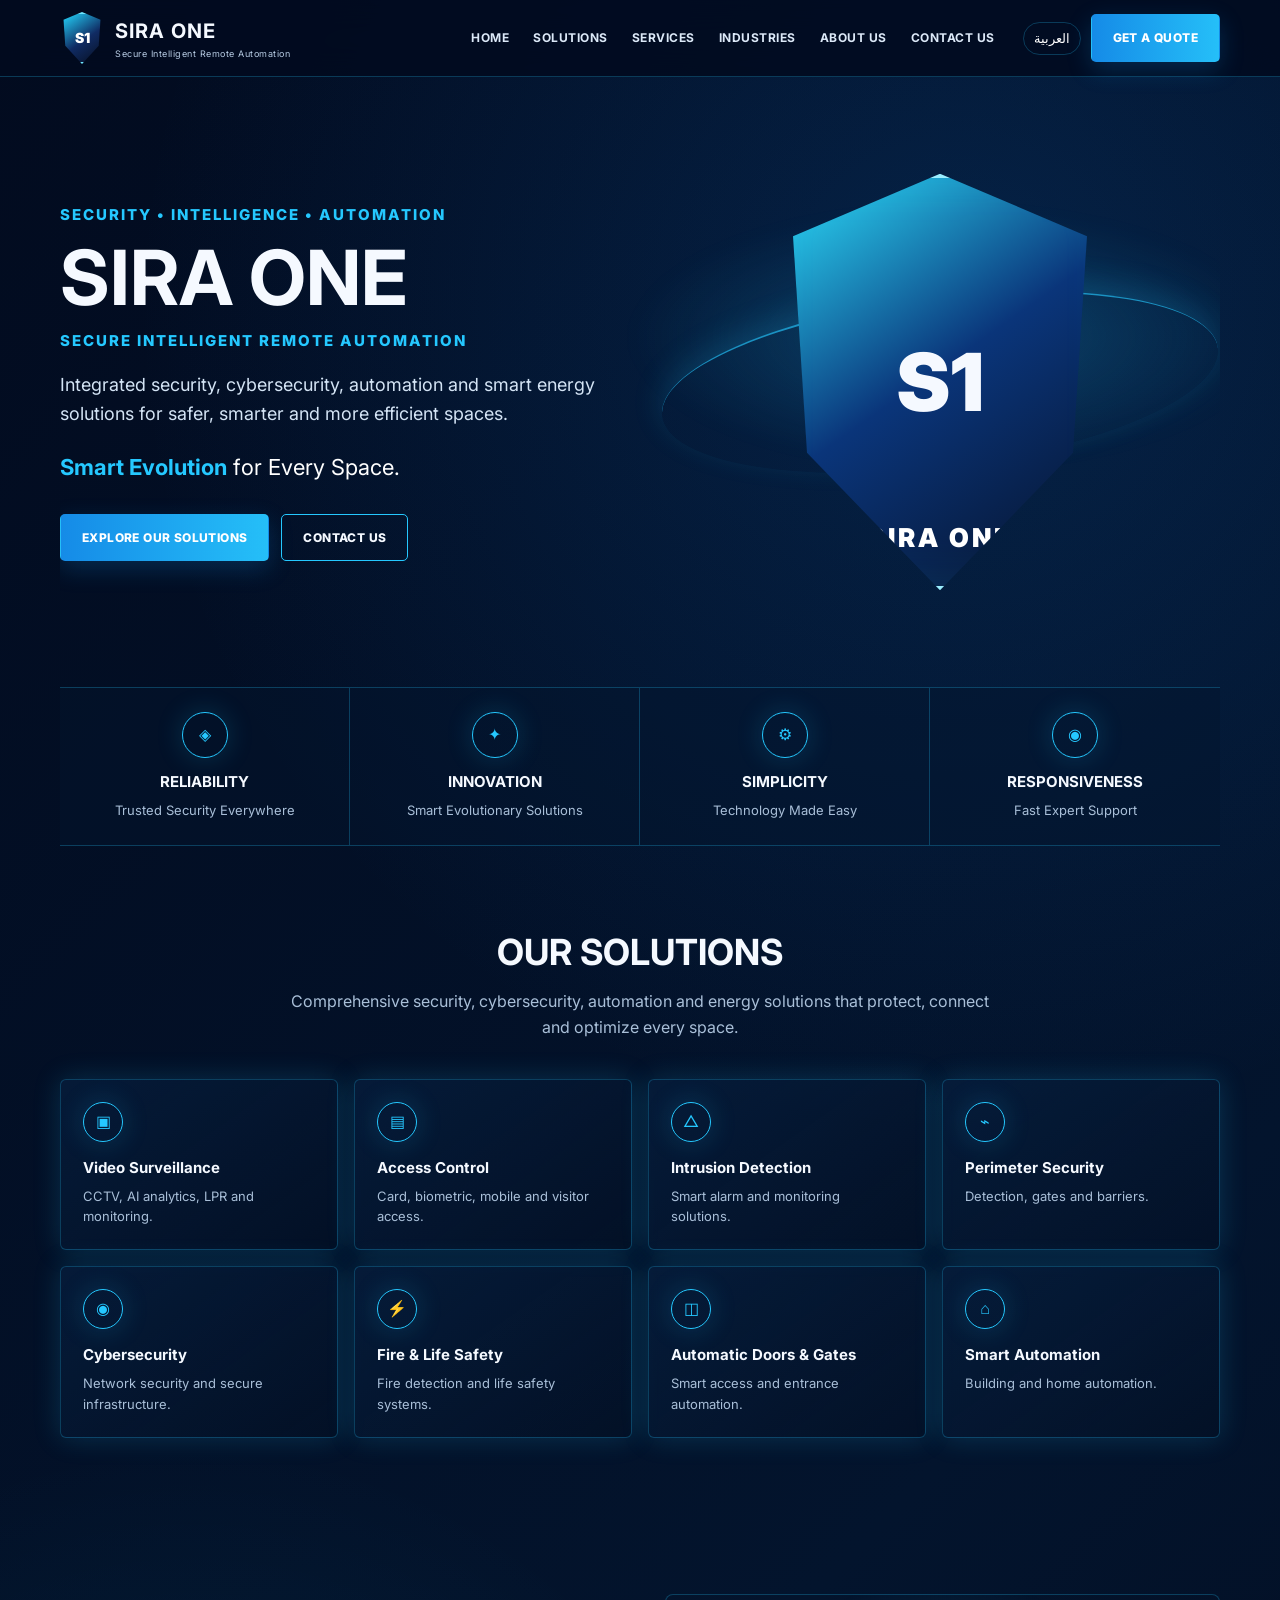
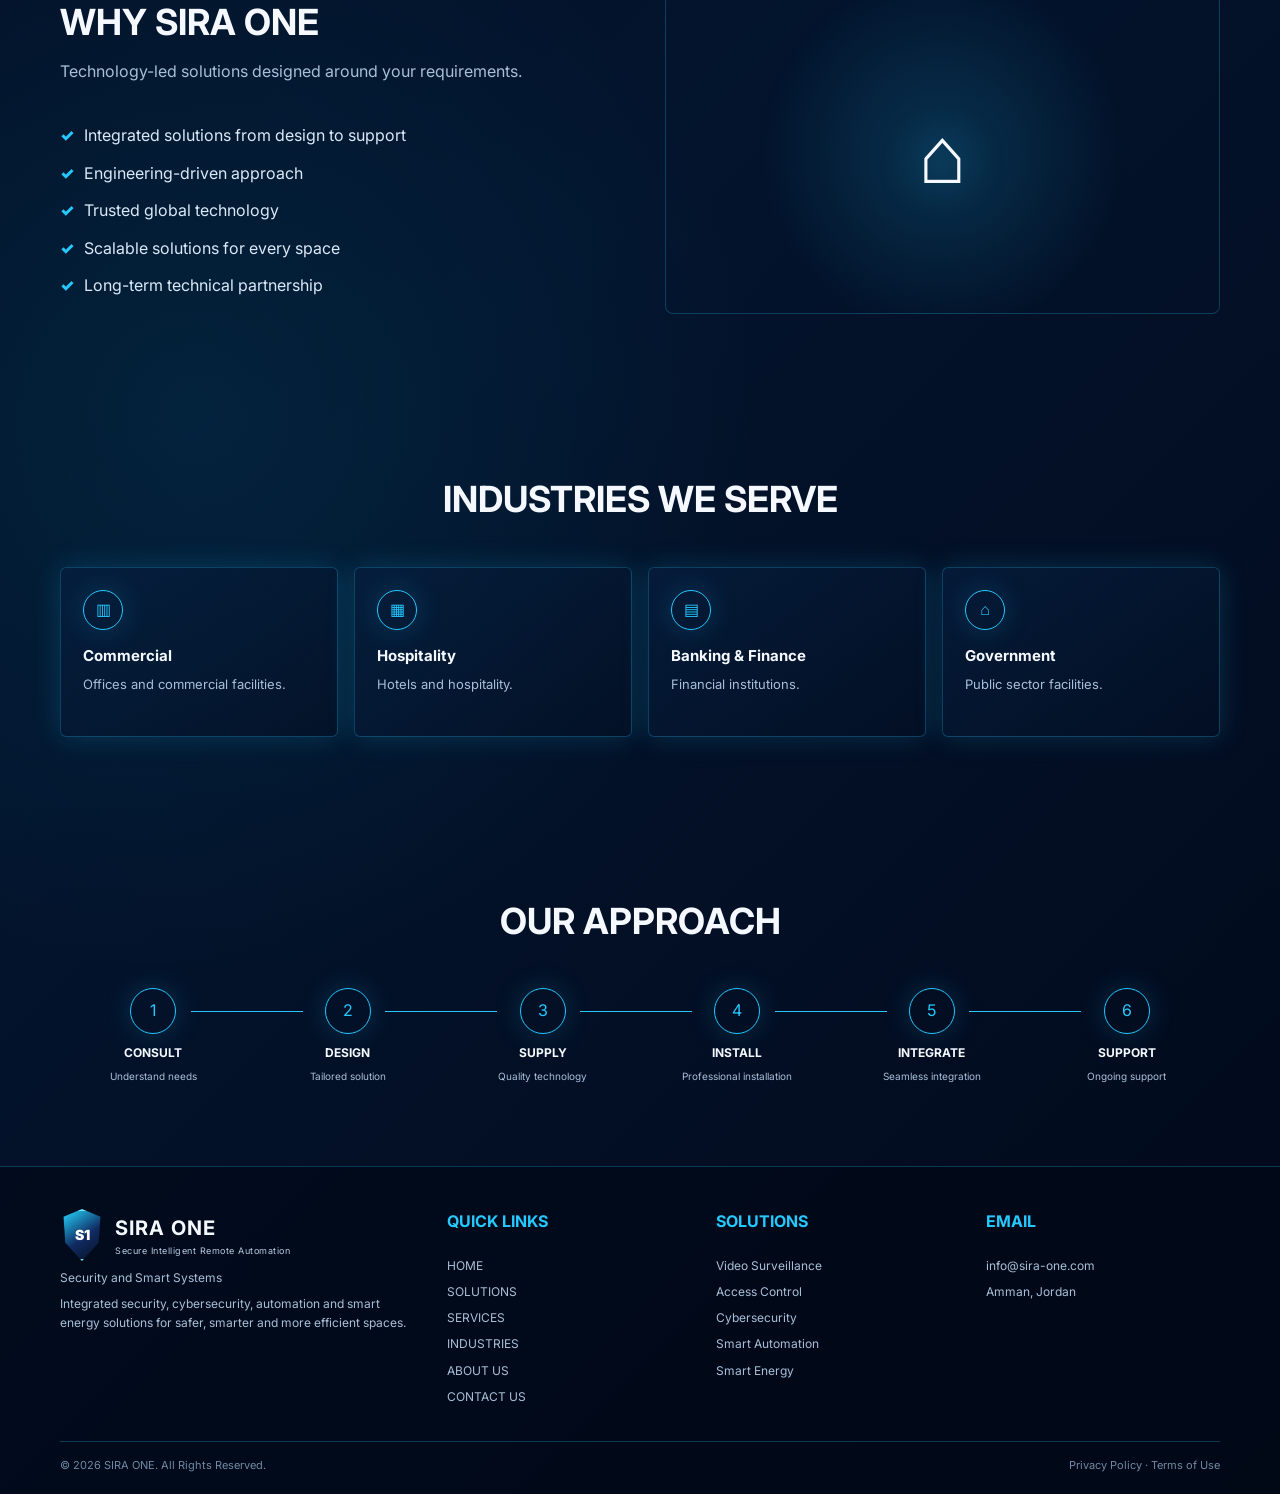
==== index.html @ 1245967e "Add files via upload" ====
<!doctype html>
<html lang="en" dir="ltr">
<head>
<meta charset="utf-8"><meta name="viewport" content="width=device-width,initial-scale=1">
<meta name="description" content="SIRA ONE — Secure Intelligent Remote Automation. Security, cybersecurity, smart automation and energy management solutions.">
<title>SIRA ONE | Secure Intelligent Remote Automation</title>
<link rel="preconnect" href="https://fonts.googleapis.com"><link rel="preconnect" href="https://fonts.gstatic.com" crossorigin>
<link href="https://fonts.googleapis.com/css2?family=Inter:wght@400;500;600;700;800&family=Noto+Sans+Arabic:wght@400;500;600;700;800&display=swap" rel="stylesheet">
<link rel="stylesheet" href="style.css">
</head>
<body data-page="home">

<header>
  <div class="container nav">
    <a class="brand" href="index.html">
      <span class="logo-mark"></span>
      <span><strong>SIRA ONE</strong><small>Secure Intelligent Remote Automation</small></span>
    </a>
    <nav>
      <a href="index.html" class="nav-home" data-i18n="home">HOME</a>
      <a href="solutions.html" class="nav-solutions" data-i18n="solutions">SOLUTIONS</a>
      <a href="services.html" class="nav-services" data-i18n="services">SERVICES</a>
      <a href="industries.html" class="nav-industries" data-i18n="industries">INDUSTRIES</a>
      <a href="about.html" class="nav-about" data-i18n="about">ABOUT US</a>
      <a href="contact.html" class="nav-contact" data-i18n="contact">CONTACT US</a>
    </nav>
    <div class="nav-actions">
      <button class="lang" onclick="toggleLang()" data-lang>العربية</button>
      <a class="btn primary" href="contact.html" data-i18n="quote">GET A QUOTE</a>
      <button class="menu" aria-label="Menu">☰</button>
    </div>
  </div>
</header>

<main>
<section class="container hero">
 <div class="hero-copy">
  <div class="kicker" data-i18n="heroKicker">SECURITY • INTELLIGENCE • AUTOMATION</div>
  <h1 data-i18n="heroTitle">SIRA ONE</h1>
  <div class="kicker" data-i18n="heroSub">SECURE INTELLIGENT REMOTE AUTOMATION</div>
  <p class="lead" data-i18n="heroText">Integrated security, cybersecurity, automation and smart energy solutions for safer, smarter and more efficient spaces.</p>
  <p style="font-size:22px;color:#fff"><strong style="color:var(--cyan)">Smart Evolution</strong> for Every Space.</p>
  <div class="hero-actions"><a class="btn primary" href="solutions.html" data-i18n="explore">EXPLORE OUR SOLUTIONS</a><a class="btn" href="contact.html" data-i18n="contactBtn">CONTACT US</a></div>
 </div>
 <div class="hero-visual"><div class="wave"></div><div class="hero-shield">S1</div></div>
</section>
<section class="values container">
 <div class="value"><div class="icon">◈</div><h3 data-i18n="reliability">RELIABILITY</h3><p data-i18n="relText">Trusted Security Everywhere</p></div>
 <div class="value"><div class="icon">✦</div><h3 data-i18n="innovation">INNOVATION</h3><p data-i18n="invText">Smart Evolutionary Solutions</p></div>
 <div class="value"><div class="icon">⚙</div><h3 data-i18n="simplicity">SIMPLICITY</h3><p data-i18n="simpText">Technology Made Easy</p></div>
 <div class="value"><div class="icon">◉</div><h3 data-i18n="responsiveness">RESPONSIVENESS</h3><p data-i18n="respText">Fast Expert Support</p></div>
</section>
<section class="section container">
 <div class="section-title"><h2 data-i18n="solutionsTitle">OUR SOLUTIONS</h2><p data-i18n="solutionsSub">Comprehensive security, cybersecurity, automation and energy solutions.</p></div>
 <div class="grid">
  <div class="card"><div class="icon">▣</div><h3>Video Surveillance</h3><p>CCTV, AI analytics, LPR and monitoring.</p></div>
  <div class="card"><div class="icon">▤</div><h3>Access Control</h3><p>Card, biometric, mobile and visitor access.</p></div>
  <div class="card"><div class="icon">△</div><h3>Intrusion Detection</h3><p>Smart alarm and monitoring solutions.</p></div>
  <div class="card"><div class="icon">⌁</div><h3>Perimeter Security</h3><p>Detection, gates and barriers.</p></div>
  <div class="card"><div class="icon">◉</div><h3>Cybersecurity</h3><p>Network security and secure infrastructure.</p></div>
  <div class="card"><div class="icon">⚡</div><h3>Fire & Life Safety</h3><p>Fire detection and life safety systems.</p></div>
  <div class="card"><div class="icon">◫</div><h3>Automatic Doors & Gates</h3><p>Smart access and entrance automation.</p></div>
  <div class="card"><div class="icon">⌂</div><h3>Smart Automation</h3><p>Building and home automation.</p></div>
 </div>
</section>
<section class="section">
 <div class="container two-col">
  <div><div class="section-title" style="text-align:left"><h2>WHY SIRA ONE</h2><p>Technology-led solutions designed around your requirements.</p></div>
   <ul class="checklist"><li>Integrated solutions from design to support</li><li>Engineering-driven approach</li><li>Trusted global technology</li><li>Scalable solutions for every space</li><li>Long-term technical partnership</li></ul>
  </div>
  <div class="city-art"><span>⌂</span></div>
 </div>
</section>
<section class="section container"><div class="section-title"><h2 data-i18n="industriesTitle">INDUSTRIES WE SERVE</h2></div><div class="grid">
 <div class="card"><div class="icon">▥</div><h3>Commercial</h3><p>Offices and commercial facilities.</p></div><div class="card"><div class="icon">▦</div><h3>Hospitality</h3><p>Hotels and hospitality.</p></div><div class="card"><div class="icon">▤</div><h3>Banking & Finance</h3><p>Financial institutions.</p></div><div class="card"><div class="icon">⌂</div><h3>Government</h3><p>Public sector facilities.</p></div>
</div></section>
<section class="section"><div class="container"><div class="section-title"><h2>OUR APPROACH</h2></div><div class="steps">
 <div class="step"><div class="icon">1</div><strong>CONSULT</strong><small>Understand needs</small></div><div class="step"><div class="icon">2</div><strong>DESIGN</strong><small>Tailored solution</small></div><div class="step"><div class="icon">3</div><strong>SUPPLY</strong><small>Quality technology</small></div><div class="step"><div class="icon">4</div><strong>INSTALL</strong><small>Professional installation</small></div><div class="step"><div class="icon">5</div><strong>INTEGRATE</strong><small>Seamless integration</small></div><div class="step"><div class="icon">6</div><strong>SUPPORT</strong><small>Ongoing support</small></div>
</div></div></section>
</main>

<footer class="footer">
 <div class="container">
  <div class="footer-grid">
   <div><div class="brand"><span class="logo-mark"></span><span><strong>SIRA ONE</strong><small>Secure Intelligent Remote Automation</small></span></div>
    <p>Security and Smart Systems</p>
    <p data-i18n="heroText">Integrated security, cybersecurity, automation and smart energy solutions for safer, smarter and more efficient spaces.</p>
   </div>
   <div><h4>QUICK LINKS</h4><a href="index.html" data-i18n="home">HOME</a><a href="solutions.html" data-i18n="solutions">SOLUTIONS</a><a href="services.html" data-i18n="services">SERVICES</a><a href="industries.html" data-i18n="industries">INDUSTRIES</a><a href="about.html" data-i18n="about">ABOUT US</a><a href="contact.html" data-i18n="contact">CONTACT US</a></div>
   <div><h4 data-i18n="solutions">SOLUTIONS</h4><a href="solutions.html">Video Surveillance</a><a href="solutions.html">Access Control</a><a href="solutions.html">Cybersecurity</a><a href="solutions.html">Smart Automation</a><a href="solutions.html">Smart Energy</a></div>
   <div><h4 data-i18n="email">EMAIL</h4><a href="mailto:info@sira-one.com">info@sira-one.com</a><p>Amman, Jordan</p></div>
  </div>
  <div class="copyright"><span>© 2026 SIRA ONE. All Rights Reserved.</span><span>Privacy Policy · Terms of Use</span></div>
 </div>
</footer>

<script src="script.js"></script>
</body></html>
---- style.css ----
:root{
  --navy:#020b1f;
  --navy2:#06152f;
  --panel:rgba(5,24,52,.72);
  --cyan:#25c8ff;
  --blue:#1689e8;
  --text:#f5f9ff;
  --muted:#a9bfd8;
  --line:rgba(37,200,255,.25);
  --glow:0 0 28px rgba(37,200,255,.18);
}
*{box-sizing:border-box}
html{scroll-behavior:smooth}
body{
  margin:0;background:
  radial-gradient(circle at 75% 10%,rgba(16,119,220,.18),transparent 28%),
  radial-gradient(circle at 15% 65%,rgba(0,212,255,.08),transparent 25%),
  linear-gradient(135deg,var(--navy),#03142d 55%,#02091a);
  color:var(--text);font-family:Inter,Arial,sans-serif;line-height:1.6;
}
body.rtl{font-family:"Noto Sans Arabic","Segoe UI",Tahoma,Arial,sans-serif;direction:rtl}
a{color:inherit;text-decoration:none}
.container{width:min(1160px,92%);margin:auto}
header{position:sticky;top:0;z-index:20;background:rgba(2,11,31,.88);backdrop-filter:blur(16px);border-bottom:1px solid var(--line)}
.nav{min-height:76px;display:flex;align-items:center;gap:28px}
.brand{display:flex;align-items:center;gap:11px;min-width:210px}
.logo-mark{width:44px;height:52px;clip-path:polygon(50% 0,92% 15%,88% 65%,50% 100%,12% 65%,8% 15%);background:linear-gradient(145deg,#24d9ff,#102b63 55%,#071022);border:2px solid #6de6ff;box-shadow:0 0 22px rgba(37,200,255,.35);position:relative}
.logo-mark:after{content:"S1";position:absolute;inset:0;display:grid;place-items:center;font-weight:900;color:white;font-size:14px}
.brand strong{font-size:20px;letter-spacing:1px}.brand small{display:block;color:#b8cde5;font-size:9px;letter-spacing:.5px}
nav{display:flex;align-items:center;justify-content:flex-end;gap:24px;flex:1}
nav a{font-size:12px;font-weight:700;letter-spacing:.5px;color:#dce9f8;position:relative}
nav a:hover,nav a.active{color:var(--cyan)}
nav a.active:after{content:"";position:absolute;left:0;right:0;bottom:-11px;height:2px;background:var(--cyan);box-shadow:0 0 10px var(--cyan)}
.nav-actions{display:flex;align-items:center;gap:10px}
.lang{background:transparent;color:white;border:1px solid var(--line);padding:8px 10px;border-radius:20px;cursor:pointer}
.btn{display:inline-flex;align-items:center;justify-content:center;gap:9px;padding:13px 21px;border-radius:5px;border:1px solid var(--cyan);font-size:12px;font-weight:800;letter-spacing:.4px;cursor:pointer;transition:.25s}
.btn.primary{background:linear-gradient(90deg,#158be7,#25bff8);color:#fff;border-color:transparent;box-shadow:0 8px 24px rgba(20,145,235,.22)}
.btn:hover{transform:translateY(-2px);box-shadow:0 0 22px rgba(37,200,255,.2)}
.menu{display:none;background:none;border:0;color:white;font-size:28px}
.hero{min-height:610px;display:grid;grid-template-columns:1fr 1fr;align-items:center;gap:40px;position:relative;overflow:hidden}
.hero:before{content:"";position:absolute;width:700px;height:280px;right:-80px;top:120px;background:radial-gradient(ellipse,rgba(37,200,255,.22),transparent 65%);filter:blur(10px)}
.hero-copy{position:relative;z-index:1}
.kicker{color:var(--cyan);font-weight:800;letter-spacing:2px;font-size:15px;text-transform:uppercase}
h1{font-size:clamp(42px,6vw,76px);line-height:1.02;margin:12px 0}
.hero h1 span{display:block;color:var(--cyan)}
.lead{font-size:18px;color:#d4e4f5;max-width:620px}
.hero-actions{display:flex;gap:12px;margin-top:28px;flex-wrap:wrap}
.hero-visual{min-height:470px;display:grid;place-items:center;position:relative}
.hero-shield{width:min(350px,75%);aspect-ratio:.84;clip-path:polygon(50% 0,92% 15%,88% 67%,50% 100%,12% 67%,8% 15%);background:linear-gradient(145deg,#2de4ff,#0a357a 48%,#061128);border:4px solid #9beeff;box-shadow:0 0 70px rgba(37,200,255,.38),inset 0 0 50px rgba(37,200,255,.12);display:grid;place-items:center;font-size:80px;font-weight:900;position:relative}
.hero-shield:after{content:"SIRA ONE";font-size:26px;letter-spacing:3px;color:#fff;position:absolute;bottom:28px}
.wave{position:absolute;width:100%;height:170px;border-top:2px solid rgba(37,200,255,.65);border-radius:50%;transform:rotate(-7deg);box-shadow:0 -10px 30px rgba(37,200,255,.15)}
.section{padding:78px 0;position:relative}
.section-title{text-align:center;margin-bottom:38px}.section-title h2{font-size:36px;margin:0 0 8px}.section-title p{color:var(--muted);max-width:700px;margin:auto}
.values{display:grid;grid-template-columns:repeat(4,1fr);border-block:1px solid var(--line);background:rgba(4,21,45,.45)}
.value{padding:24px;text-align:center;border-inline-end:1px solid var(--line)}.value:last-child{border:0}
.icon{width:46px;height:46px;border:1px solid var(--cyan);border-radius:50%;display:grid;place-items:center;margin:0 auto 12px;color:var(--cyan);box-shadow:var(--glow)}
.value h3,.card h3{margin:6px 0;font-size:15px}.value p,.card p{margin:0;color:var(--muted);font-size:13px}
.grid{display:grid;grid-template-columns:repeat(4,1fr);gap:16px}
.card{padding:22px;border:1px solid var(--line);background:linear-gradient(145deg,rgba(7,31,63,.72),rgba(3,16,36,.6));border-radius:6px;min-height:170px;box-shadow:var(--glow);transition:.25s}
.card:hover{transform:translateY(-4px);border-color:rgba(37,200,255,.6)}
.card .icon{margin:0 0 14px;width:40px;height:40px}
.card a{display:inline-block;margin-top:12px;color:var(--cyan);font-size:11px;font-weight:800}
.two-col{display:grid;grid-template-columns:1fr 1fr;gap:50px;align-items:center}
.checklist{list-style:none;padding:0}.checklist li{margin:12px 0;color:#dce9f8}.checklist li:before{content:"✓";color:var(--cyan);margin-right:10px;font-weight:900}
.city-art{min-height:320px;display:grid;place-items:center;border:1px solid var(--line);background:radial-gradient(circle,rgba(37,200,255,.18),transparent 58%);border-radius:8px}
.city-art span{font-size:80px;filter:drop-shadow(0 0 20px rgba(37,200,255,.5))}
.steps{display:grid;grid-template-columns:repeat(6,1fr);gap:8px}.step{text-align:center;position:relative}.step:not(:last-child):after{content:"";position:absolute;top:23px;left:70%;width:60%;height:1px;background:var(--cyan)}.step .icon{margin:auto}.step strong{display:block;margin-top:9px;font-size:12px}.step small{color:var(--muted);font-size:10px}
.page-hero{padding:100px 0 55px;text-align:center;position:relative}.page-hero h1{font-size:52px;margin:0 0 10px}.page-hero p{max-width:760px;margin:auto;color:var(--muted)}
.solution-groups{display:grid;gap:42px}.group h2{font-size:22px;color:var(--cyan);border-bottom:1px solid var(--line);padding-bottom:10px}
.industry-card{min-height:230px;background-size:cover;background-position:center;display:flex;align-items:end;position:relative;overflow:hidden}.industry-card:before{content:"";position:absolute;inset:0;background:linear-gradient(transparent 25%,rgba(2,11,31,.95))}.industry-card>div{position:relative;z-index:1}
.about-box{border:1px solid var(--line);padding:28px;background:rgba(5,24,52,.6);border-radius:8px}
.form-wrap{display:grid;grid-template-columns:.8fr 1.2fr;gap:30px}.form-card{padding:30px;border:1px solid var(--line);background:rgba(4,20,42,.78);border-radius:8px}
label{display:block;font-size:12px;font-weight:800;margin-bottom:6px;color:#dce9f8}input,select,textarea{width:100%;padding:13px 14px;margin-bottom:16px;background:#03132a;border:1px solid rgba(120,170,210,.25);color:white;border-radius:4px;outline:none}input:focus,select:focus,textarea:focus{border-color:var(--cyan);box-shadow:0 0 12px rgba(37,200,255,.12)}textarea{min-height:145px;resize:vertical}.form-note{color:var(--muted);font-size:12px}
footer{border-top:1px solid var(--line);padding:42px 0 20px;background:rgba(1,8,21,.6)}.footer-grid{display:grid;grid-template-columns:1.5fr 1fr 1fr 1fr;gap:35px}.footer h4{color:var(--cyan);margin-top:0}.footer a,.footer p{display:block;color:var(--muted);font-size:12px;margin:7px 0}.copyright{border-top:1px solid var(--line);margin-top:28px;padding-top:15px;color:#7189a3;font-size:11px;display:flex;justify-content:space-between}
.rtl .brand{direction:ltr}.rtl .checklist li:before{margin:0 0 0 10px}.rtl nav a.active:after{right:0;left:0}.rtl .step:not(:last-child):after{left:auto;right:70%}
@media(max-width:900px){nav{display:none}.menu{display:block}.nav{justify-content:space-between}.nav-actions{margin-left:auto}.hero,.two-col,.form-wrap{grid-template-columns:1fr}.hero{padding:65px 0}.hero-visual{min-height:360px}.grid{grid-template-columns:repeat(2,1fr)}.values{grid-template-columns:repeat(2,1fr)}.value:nth-child(2){border:0}.steps{grid-template-columns:repeat(3,1fr)}.step:nth-child(3):after,.step:nth-child(6):after{display:none}.footer-grid{grid-template-columns:repeat(2,1fr)}}
@media(max-width:560px){.grid,.values,.footer-grid{grid-template-columns:1fr}.steps{grid-template-columns:repeat(2,1fr)}.step:after{display:none!important}.hero h1{font-size:44px}.page-hero h1{font-size:38px}.brand{min-width:auto}.brand strong{font-size:17px}.brand small{font-size:7px}.btn{padding:11px 15px}}
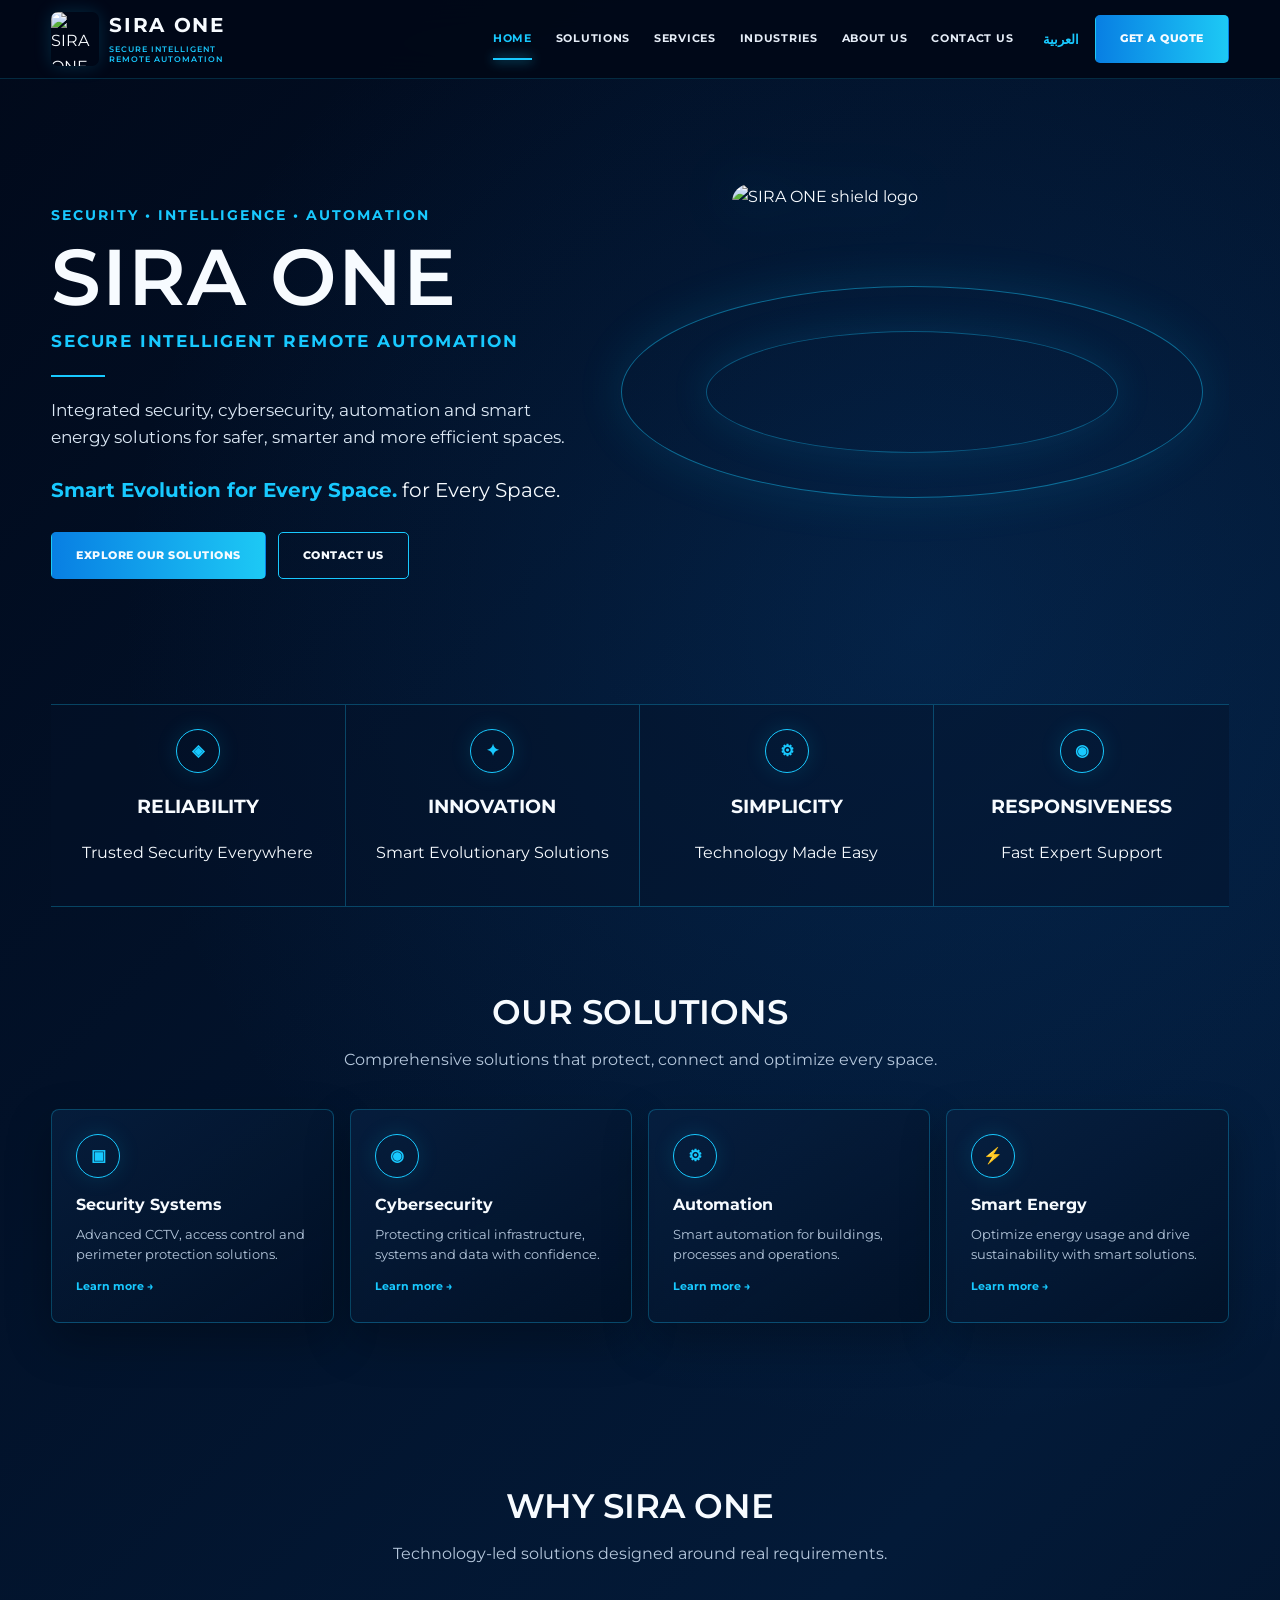
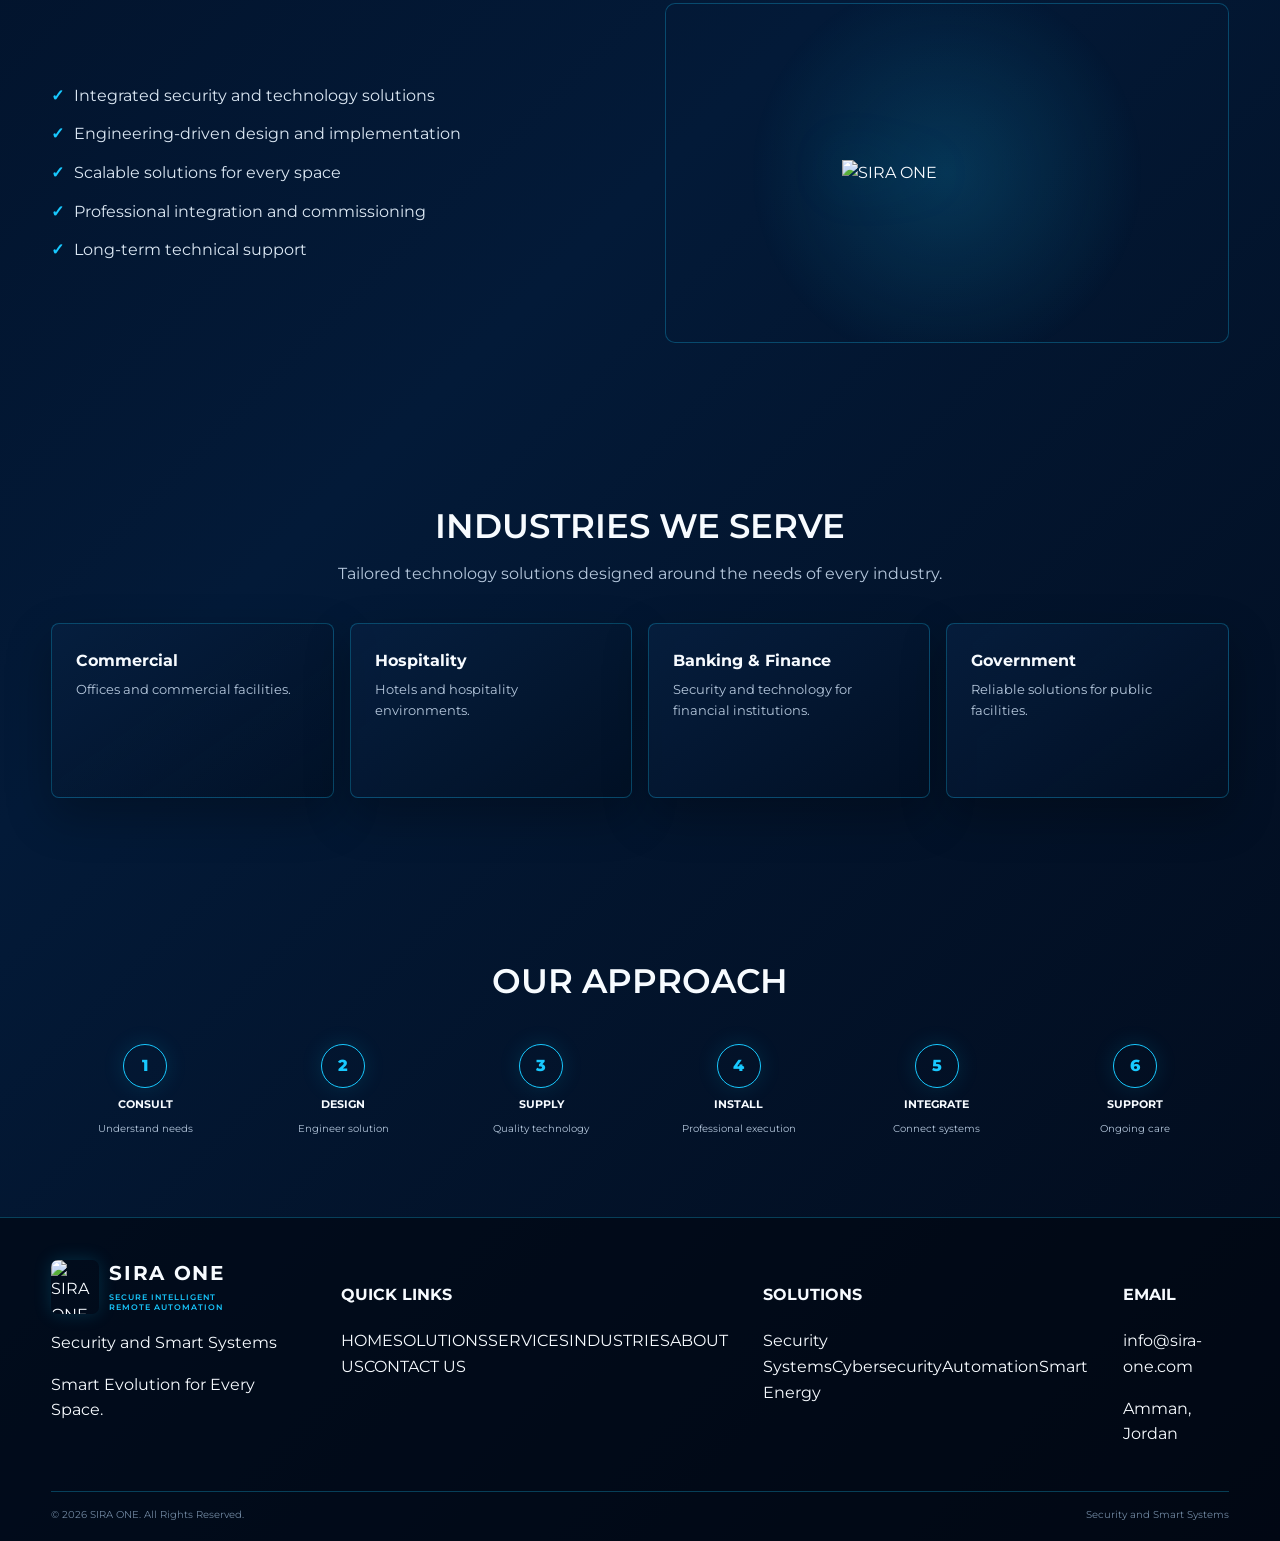
==== commit 86c99a7b: "Add files via upload" ====
--- a/index.html
+++ b/index.html
@@ -1,98 +1,37 @@
-<!doctype html>
-<html lang="en" dir="ltr">
-<head>
-<meta charset="utf-8"><meta name="viewport" content="width=device-width,initial-scale=1">
-<meta name="description" content="SIRA ONE — Secure Intelligent Remote Automation. Security, cybersecurity, smart automation and energy management solutions.">
-<title>SIRA ONE | Secure Intelligent Remote Automation</title>
+<!doctype html><html lang="en" dir="ltr"><head><meta charset="utf-8"><meta name="viewport" content="width=device-width,initial-scale=1">
+<meta name="description" content="SIRA ONE — Secure Intelligent Remote Automation. Security, cybersecurity, smart automation and smart energy solutions.">
 <link rel="preconnect" href="https://fonts.googleapis.com"><link rel="preconnect" href="https://fonts.gstatic.com" crossorigin>
-<link href="https://fonts.googleapis.com/css2?family=Inter:wght@400;500;600;700;800&family=Noto+Sans+Arabic:wght@400;500;600;700;800&display=swap" rel="stylesheet">
-<link rel="stylesheet" href="style.css">
-</head>
-<body data-page="home">
-
-<header>
-  <div class="container nav">
-    <a class="brand" href="index.html">
-      <span class="logo-mark"></span>
-      <span><strong>SIRA ONE</strong><small>Secure Intelligent Remote Automation</small></span>
-    </a>
-    <nav>
-      <a href="index.html" class="nav-home" data-i18n="home">HOME</a>
-      <a href="solutions.html" class="nav-solutions" data-i18n="solutions">SOLUTIONS</a>
-      <a href="services.html" class="nav-services" data-i18n="services">SERVICES</a>
-      <a href="industries.html" class="nav-industries" data-i18n="industries">INDUSTRIES</a>
-      <a href="about.html" class="nav-about" data-i18n="about">ABOUT US</a>
-      <a href="contact.html" class="nav-contact" data-i18n="contact">CONTACT US</a>
-    </nav>
-    <div class="nav-actions">
-      <button class="lang" onclick="toggleLang()" data-lang>العربية</button>
-      <a class="btn primary" href="contact.html" data-i18n="quote">GET A QUOTE</a>
-      <button class="menu" aria-label="Menu">☰</button>
-    </div>
-  </div>
-</header>
-
-<main>
-<section class="container hero">
- <div class="hero-copy">
-  <div class="kicker" data-i18n="heroKicker">SECURITY • INTELLIGENCE • AUTOMATION</div>
-  <h1 data-i18n="heroTitle">SIRA ONE</h1>
-  <div class="kicker" data-i18n="heroSub">SECURE INTELLIGENT REMOTE AUTOMATION</div>
-  <p class="lead" data-i18n="heroText">Integrated security, cybersecurity, automation and smart energy solutions for safer, smarter and more efficient spaces.</p>
-  <p style="font-size:22px;color:#fff"><strong style="color:var(--cyan)">Smart Evolution</strong> for Every Space.</p>
-  <div class="hero-actions"><a class="btn primary" href="solutions.html" data-i18n="explore">EXPLORE OUR SOLUTIONS</a><a class="btn" href="contact.html" data-i18n="contactBtn">CONTACT US</a></div>
- </div>
- <div class="hero-visual"><div class="wave"></div><div class="hero-shield">S1</div></div>
-</section>
-<section class="values container">
- <div class="value"><div class="icon">◈</div><h3 data-i18n="reliability">RELIABILITY</h3><p data-i18n="relText">Trusted Security Everywhere</p></div>
- <div class="value"><div class="icon">✦</div><h3 data-i18n="innovation">INNOVATION</h3><p data-i18n="invText">Smart Evolutionary Solutions</p></div>
- <div class="value"><div class="icon">⚙</div><h3 data-i18n="simplicity">SIMPLICITY</h3><p data-i18n="simpText">Technology Made Easy</p></div>
- <div class="value"><div class="icon">◉</div><h3 data-i18n="responsiveness">RESPONSIVENESS</h3><p data-i18n="respText">Fast Expert Support</p></div>
-</section>
-<section class="section container">
- <div class="section-title"><h2 data-i18n="solutionsTitle">OUR SOLUTIONS</h2><p data-i18n="solutionsSub">Comprehensive security, cybersecurity, automation and energy solutions.</p></div>
- <div class="grid">
-  <div class="card"><div class="icon">▣</div><h3>Video Surveillance</h3><p>CCTV, AI analytics, LPR and monitoring.</p></div>
-  <div class="card"><div class="icon">▤</div><h3>Access Control</h3><p>Card, biometric, mobile and visitor access.</p></div>
-  <div class="card"><div class="icon">△</div><h3>Intrusion Detection</h3><p>Smart alarm and monitoring solutions.</p></div>
-  <div class="card"><div class="icon">⌁</div><h3>Perimeter Security</h3><p>Detection, gates and barriers.</p></div>
-  <div class="card"><div class="icon">◉</div><h3>Cybersecurity</h3><p>Network security and secure infrastructure.</p></div>
-  <div class="card"><div class="icon">⚡</div><h3>Fire & Life Safety</h3><p>Fire detection and life safety systems.</p></div>
-  <div class="card"><div class="icon">◫</div><h3>Automatic Doors & Gates</h3><p>Smart access and entrance automation.</p></div>
-  <div class="card"><div class="icon">⌂</div><h3>Smart Automation</h3><p>Building and home automation.</p></div>
- </div>
-</section>
-<section class="section">
- <div class="container two-col">
-  <div><div class="section-title" style="text-align:left"><h2>WHY SIRA ONE</h2><p>Technology-led solutions designed around your requirements.</p></div>
-   <ul class="checklist"><li>Integrated solutions from design to support</li><li>Engineering-driven approach</li><li>Trusted global technology</li><li>Scalable solutions for every space</li><li>Long-term technical partnership</li></ul>
-  </div>
-  <div class="city-art"><span>⌂</span></div>
- </div>
-</section>
-<section class="section container"><div class="section-title"><h2 data-i18n="industriesTitle">INDUSTRIES WE SERVE</h2></div><div class="grid">
- <div class="card"><div class="icon">▥</div><h3>Commercial</h3><p>Offices and commercial facilities.</p></div><div class="card"><div class="icon">▦</div><h3>Hospitality</h3><p>Hotels and hospitality.</p></div><div class="card"><div class="icon">▤</div><h3>Banking & Finance</h3><p>Financial institutions.</p></div><div class="card"><div class="icon">⌂</div><h3>Government</h3><p>Public sector facilities.</p></div>
+<link href="https://fonts.googleapis.com/css2?family=Cairo:wght@400;500;600;700;800&family=Montserrat:wght@400;500;600;700;800&display=swap" rel="stylesheet"><link rel="stylesheet" href="style.css"><title>SIRA ONE</title></head><body>
+<header><div class="container nav">
+<a class="brand" href="index.html"><img class="logo" src="assets/sira-one-logo.jpg" alt="SIRA ONE"><span><span class="brand-name">SIRA ONE</span><span class="brand-tag" data-brand-tag>SECURE INTELLIGENT<br>REMOTE AUTOMATION</span></span></a>
+<nav>
+<a class="active" href="index.html" data-i18n="home">HOME</a>
+<a class="" href="solutions.html" data-i18n="solutions">SOLUTIONS</a>
+<a class="" href="services.html" data-i18n="services">SERVICES</a>
+<a class="" href="industries.html" data-i18n="industries">INDUSTRIES</a>
+<a class="" href="about.html" data-i18n="about">ABOUT US</a>
+<a class="" href="contact.html" data-i18n="contact">CONTACT US</a>
+</nav><div class="nav-tools"><button class="lang" onclick="toggleLang()" data-lang>العربية</button><a class="btn primary" href="contact.html" data-i18n="quote">GET A QUOTE</a><button class="menu">☰</button></div>
+</div></header>
+<main><section class="container hero"><div class="hero-copy">
+<div class="kicker" data-i18n="kicker">SECURITY • INTELLIGENCE • AUTOMATION</div><h1 data-i18n="hero">SIRA ONE</h1><div class="hero-sub" data-i18n="sub">SECURE INTELLIGENT REMOTE AUTOMATION</div><div class="hero-line"></div>
+<p class="lead" data-i18n="lead">Integrated security, cybersecurity, automation and smart energy solutions for safer, smarter and more efficient spaces.</p><p class="slogan"><strong data-i18n="slogan">Smart Evolution</strong> <span>for Every Space.</span></p>
+<div class="hero-actions"><a class="btn primary" href="solutions.html" data-i18n="explore">EXPLORE OUR SOLUTIONS</a><a class="btn" href="contact.html" data-i18n="contactBtn">CONTACT US</a></div></div>
+<div class="visual"><img class="hero-logo" src="assets/sira-one-logo.jpg" alt="SIRA ONE shield logo"></div></section>
+<section class="values container"><div class="value"><div class="icon">◈</div><h3 data-i18n="reliability">RELIABILITY</h3><p data-i18n="rel">Trusted Security Everywhere</p></div><div class="value"><div class="icon">✦</div><h3 data-i18n="innovation">INNOVATION</h3><p data-i18n="inv">Smart Evolutionary Solutions</p></div><div class="value"><div class="icon">⚙</div><h3 data-i18n="simplicity">SIMPLICITY</h3><p data-i18n="simp">Technology Made Easy</p></div><div class="value"><div class="icon">◉</div><h3 data-i18n="responsiveness">RESPONSIVENESS</h3><p data-i18n="resp">Fast Expert Support</p></div></section>
+<section class="section container"><div class="section-title"><h2 data-i18n="solutionsTitle">OUR SOLUTIONS</h2><p data-i18n="solutionsSub">Comprehensive solutions that protect, connect and optimize every space.</p></div><div class="grid">
+<div class="card"><div class="icon">▣</div><h3>Security Systems</h3><p>Advanced CCTV, access control and perimeter protection solutions.</p><a href="solutions.html">Learn more →</a></div>
+<div class="card"><div class="icon">◉</div><h3>Cybersecurity</h3><p>Protecting critical infrastructure, systems and data with confidence.</p><a href="solutions.html">Learn more →</a></div>
+<div class="card"><div class="icon">⚙</div><h3>Automation</h3><p>Smart automation for buildings, processes and operations.</p><a href="solutions.html">Learn more →</a></div>
+<div class="card"><div class="icon">⚡</div><h3>Smart Energy</h3><p>Optimize energy usage and drive sustainability with smart solutions.</p><a href="solutions.html">Learn more →</a></div>
 </div></section>
-<section class="section"><div class="container"><div class="section-title"><h2>OUR APPROACH</h2></div><div class="steps">
- <div class="step"><div class="icon">1</div><strong>CONSULT</strong><small>Understand needs</small></div><div class="step"><div class="icon">2</div><strong>DESIGN</strong><small>Tailored solution</small></div><div class="step"><div class="icon">3</div><strong>SUPPLY</strong><small>Quality technology</small></div><div class="step"><div class="icon">4</div><strong>INSTALL</strong><small>Professional installation</small></div><div class="step"><div class="icon">5</div><strong>INTEGRATE</strong><small>Seamless integration</small></div><div class="step"><div class="icon">6</div><strong>SUPPORT</strong><small>Ongoing support</small></div>
-</div></div></section>
-</main>
-
-<footer class="footer">
- <div class="container">
-  <div class="footer-grid">
-   <div><div class="brand"><span class="logo-mark"></span><span><strong>SIRA ONE</strong><small>Secure Intelligent Remote Automation</small></span></div>
-    <p>Security and Smart Systems</p>
-    <p data-i18n="heroText">Integrated security, cybersecurity, automation and smart energy solutions for safer, smarter and more efficient spaces.</p>
-   </div>
-   <div><h4>QUICK LINKS</h4><a href="index.html" data-i18n="home">HOME</a><a href="solutions.html" data-i18n="solutions">SOLUTIONS</a><a href="services.html" data-i18n="services">SERVICES</a><a href="industries.html" data-i18n="industries">INDUSTRIES</a><a href="about.html" data-i18n="about">ABOUT US</a><a href="contact.html" data-i18n="contact">CONTACT US</a></div>
-   <div><h4 data-i18n="solutions">SOLUTIONS</h4><a href="solutions.html">Video Surveillance</a><a href="solutions.html">Access Control</a><a href="solutions.html">Cybersecurity</a><a href="solutions.html">Smart Automation</a><a href="solutions.html">Smart Energy</a></div>
-   <div><h4 data-i18n="email">EMAIL</h4><a href="mailto:info@sira-one.com">info@sira-one.com</a><p>Amman, Jordan</p></div>
-  </div>
-  <div class="copyright"><span>© 2026 SIRA ONE. All Rights Reserved.</span><span>Privacy Policy · Terms of Use</span></div>
- </div>
-</footer>
-
-<script src="script.js"></script>
-</body></html>+<section class="section container"><div class="section-title"><h2>WHY SIRA ONE</h2><p>Technology-led solutions designed around real requirements.</p></div><div class="two-col"><div><ul class="checklist"><li>Integrated security and technology solutions</li><li>Engineering-driven design and implementation</li><li>Scalable solutions for every space</li><li>Professional integration and commissioning</li><li>Long-term technical support</li></ul></div><div class="city-art"><img src="assets/sira-one-logo.jpg" alt="SIRA ONE"></div></div></section>
+<section class="section container"><div class="section-title"><h2 data-i18n="industriesTitle">INDUSTRIES WE SERVE</h2><p data-i18n="industriesSub">Tailored technology solutions designed around the needs of every industry.</p></div><div class="grid">
+<div class="card"><h3>Commercial</h3><p>Offices and commercial facilities.</p></div><div class="card"><h3>Hospitality</h3><p>Hotels and hospitality environments.</p></div><div class="card"><h3>Banking & Finance</h3><p>Security and technology for financial institutions.</p></div><div class="card"><h3>Government</h3><p>Reliable solutions for public facilities.</p></div></div></section>
+<section class="section container"><div class="section-title"><h2>OUR APPROACH</h2></div><div class="steps"><div class="step"><div class="icon">1</div><strong>CONSULT</strong><small>Understand needs</small></div><div class="step"><div class="icon">2</div><strong>DESIGN</strong><small>Engineer solution</small></div><div class="step"><div class="icon">3</div><strong>SUPPLY</strong><small>Quality technology</small></div><div class="step"><div class="icon">4</div><strong>INSTALL</strong><small>Professional execution</small></div><div class="step"><div class="icon">5</div><strong>INTEGRATE</strong><small>Connect systems</small></div><div class="step"><div class="icon">6</div><strong>SUPPORT</strong><small>Ongoing care</small></div></div></section></main>
+<footer><div class="container footer-grid">
+<div><div class="brand"><img class="logo" src="assets/sira-one-logo.jpg" alt="SIRA ONE"><span><span class="brand-name">SIRA ONE</span><span class="brand-tag" data-brand-tag>SECURE INTELLIGENT<br>REMOTE AUTOMATION</span></span></div><p>Security and Smart Systems</p><p>Smart Evolution for Every Space.</p></div>
+<div><h4>QUICK LINKS</h4><a href="index.html" data-i18n="home">HOME</a><a href="solutions.html" data-i18n="solutions">SOLUTIONS</a><a href="services.html" data-i18n="services">SERVICES</a><a href="industries.html" data-i18n="industries">INDUSTRIES</a><a href="about.html" data-i18n="about">ABOUT US</a><a href="contact.html" data-i18n="contact">CONTACT US</a></div>
+<div><h4>SOLUTIONS</h4><a href="solutions.html">Security Systems</a><a href="solutions.html">Cybersecurity</a><a href="solutions.html">Automation</a><a href="solutions.html">Smart Energy</a></div>
+<div><h4>EMAIL</h4><a href="mailto:info@sira-one.com">info@sira-one.com</a><p>Amman, Jordan</p></div>
+</div><div class="container copyright"><span>© 2026 SIRA ONE. All Rights Reserved.</span><span>Security and Smart Systems</span></div></footer><script src="script.js"></script></body></html>
--- a/style.css
+++ b/style.css
@@ -1,78 +1,65 @@
 
 :root{
-  --navy:#020b1f;
-  --navy2:#06152f;
-  --panel:rgba(5,24,52,.72);
-  --cyan:#25c8ff;
-  --blue:#1689e8;
-  --text:#f5f9ff;
-  --muted:#a9bfd8;
-  --line:rgba(37,200,255,.25);
-  --glow:0 0 28px rgba(37,200,255,.18);
+--navy:#020b1f;--navy2:#061a38;--panel:rgba(4,24,52,.78);
+--cyan:#18c9ff;--cyan2:#0ba7ee;--white:#f7fbff;--muted:#b5c7dc;
+--line:rgba(24,201,255,.28);--shadow:0 18px 45px rgba(0,0,0,.28)
 }
 *{box-sizing:border-box}
 html{scroll-behavior:smooth}
-body{
-  margin:0;background:
-  radial-gradient(circle at 75% 10%,rgba(16,119,220,.18),transparent 28%),
-  radial-gradient(circle at 15% 65%,rgba(0,212,255,.08),transparent 25%),
-  linear-gradient(135deg,var(--navy),#03142d 55%,#02091a);
-  color:var(--text);font-family:Inter,Arial,sans-serif;line-height:1.6;
-}
-body.rtl{font-family:"Noto Sans Arabic","Segoe UI",Tahoma,Arial,sans-serif;direction:rtl}
-a{color:inherit;text-decoration:none}
-.container{width:min(1160px,92%);margin:auto}
-header{position:sticky;top:0;z-index:20;background:rgba(2,11,31,.88);backdrop-filter:blur(16px);border-bottom:1px solid var(--line)}
-.nav{min-height:76px;display:flex;align-items:center;gap:28px}
-.brand{display:flex;align-items:center;gap:11px;min-width:210px}
-.logo-mark{width:44px;height:52px;clip-path:polygon(50% 0,92% 15%,88% 65%,50% 100%,12% 65%,8% 15%);background:linear-gradient(145deg,#24d9ff,#102b63 55%,#071022);border:2px solid #6de6ff;box-shadow:0 0 22px rgba(37,200,255,.35);position:relative}
-.logo-mark:after{content:"S1";position:absolute;inset:0;display:grid;place-items:center;font-weight:900;color:white;font-size:14px}
-.brand strong{font-size:20px;letter-spacing:1px}.brand small{display:block;color:#b8cde5;font-size:9px;letter-spacing:.5px}
-nav{display:flex;align-items:center;justify-content:flex-end;gap:24px;flex:1}
-nav a{font-size:12px;font-weight:700;letter-spacing:.5px;color:#dce9f8;position:relative}
+body{margin:0;background:radial-gradient(circle at 72% 20%,rgba(13,102,190,.18),transparent 30%),linear-gradient(135deg,#01091a,#031a38 55%,#020a19);color:var(--white);font-family:"Montserrat",Arial,sans-serif;line-height:1.6}
+body.rtl{direction:rtl;font-family:"Cairo","Segoe UI",Tahoma,Arial,sans-serif}
+a{text-decoration:none;color:inherit}
+.container{width:min(1180px,92%);margin:auto}
+header{position:sticky;top:0;z-index:50;background:rgba(1,8,23,.92);backdrop-filter:blur(16px);border-bottom:1px solid rgba(24,201,255,.18)}
+.nav{height:78px;display:flex;align-items:center;gap:24px}
+.brand{display:flex;align-items:center;gap:10px;min-width:255px}
+.logo{width:48px;height:54px;object-fit:cover;border-radius:7px;box-shadow:0 0 18px rgba(24,201,255,.18)}
+.brand-name{font-size:20px;font-weight:700;letter-spacing:1.7px;line-height:1.05}
+.brand-tag{font-size:8px;line-height:1.25;color:var(--cyan);letter-spacing:1px;font-weight:600;display:block;margin-top:4px}
+nav{display:flex;gap:24px;align-items:center;justify-content:flex-end;flex:1}
+nav a{font-size:11px;font-weight:700;letter-spacing:.7px;color:#e6eef8}
 nav a:hover,nav a.active{color:var(--cyan)}
-nav a.active:after{content:"";position:absolute;left:0;right:0;bottom:-11px;height:2px;background:var(--cyan);box-shadow:0 0 10px var(--cyan)}
-.nav-actions{display:flex;align-items:center;gap:10px}
-.lang{background:transparent;color:white;border:1px solid var(--line);padding:8px 10px;border-radius:20px;cursor:pointer}
-.btn{display:inline-flex;align-items:center;justify-content:center;gap:9px;padding:13px 21px;border-radius:5px;border:1px solid var(--cyan);font-size:12px;font-weight:800;letter-spacing:.4px;cursor:pointer;transition:.25s}
-.btn.primary{background:linear-gradient(90deg,#158be7,#25bff8);color:#fff;border-color:transparent;box-shadow:0 8px 24px rgba(20,145,235,.22)}
-.btn:hover{transform:translateY(-2px);box-shadow:0 0 22px rgba(37,200,255,.2)}
-.menu{display:none;background:none;border:0;color:white;font-size:28px}
-.hero{min-height:610px;display:grid;grid-template-columns:1fr 1fr;align-items:center;gap:40px;position:relative;overflow:hidden}
-.hero:before{content:"";position:absolute;width:700px;height:280px;right:-80px;top:120px;background:radial-gradient(ellipse,rgba(37,200,255,.22),transparent 65%);filter:blur(10px)}
-.hero-copy{position:relative;z-index:1}
-.kicker{color:var(--cyan);font-weight:800;letter-spacing:2px;font-size:15px;text-transform:uppercase}
-h1{font-size:clamp(42px,6vw,76px);line-height:1.02;margin:12px 0}
-.hero h1 span{display:block;color:var(--cyan)}
-.lead{font-size:18px;color:#d4e4f5;max-width:620px}
-.hero-actions{display:flex;gap:12px;margin-top:28px;flex-wrap:wrap}
-.hero-visual{min-height:470px;display:grid;place-items:center;position:relative}
-.hero-shield{width:min(350px,75%);aspect-ratio:.84;clip-path:polygon(50% 0,92% 15%,88% 67%,50% 100%,12% 67%,8% 15%);background:linear-gradient(145deg,#2de4ff,#0a357a 48%,#061128);border:4px solid #9beeff;box-shadow:0 0 70px rgba(37,200,255,.38),inset 0 0 50px rgba(37,200,255,.12);display:grid;place-items:center;font-size:80px;font-weight:900;position:relative}
-.hero-shield:after{content:"SIRA ONE";font-size:26px;letter-spacing:3px;color:#fff;position:absolute;bottom:28px}
-.wave{position:absolute;width:100%;height:170px;border-top:2px solid rgba(37,200,255,.65);border-radius:50%;transform:rotate(-7deg);box-shadow:0 -10px 30px rgba(37,200,255,.15)}
-.section{padding:78px 0;position:relative}
-.section-title{text-align:center;margin-bottom:38px}.section-title h2{font-size:36px;margin:0 0 8px}.section-title p{color:var(--muted);max-width:700px;margin:auto}
-.values{display:grid;grid-template-columns:repeat(4,1fr);border-block:1px solid var(--line);background:rgba(4,21,45,.45)}
-.value{padding:24px;text-align:center;border-inline-end:1px solid var(--line)}.value:last-child{border:0}
-.icon{width:46px;height:46px;border:1px solid var(--cyan);border-radius:50%;display:grid;place-items:center;margin:0 auto 12px;color:var(--cyan);box-shadow:var(--glow)}
-.value h3,.card h3{margin:6px 0;font-size:15px}.value p,.card p{margin:0;color:var(--muted);font-size:13px}
+nav a.active{position:relative}nav a.active:after{content:"";position:absolute;left:0;right:0;bottom:-12px;height:2px;background:var(--cyan);box-shadow:0 0 12px var(--cyan)}
+.nav-tools{display:flex;align-items:center;gap:10px}
+.lang{background:transparent;border:0;color:var(--cyan);font-weight:700;cursor:pointer}
+.btn{display:inline-flex;align-items:center;justify-content:center;padding:14px 24px;border-radius:5px;border:1px solid var(--cyan);font-size:11px;font-weight:800;letter-spacing:.5px;cursor:pointer;transition:.2s}
+.btn.primary{background:linear-gradient(90deg,#087fe3,#1dc9f5);border-color:transparent}
+.btn:hover{transform:translateY(-2px);box-shadow:0 12px 28px rgba(24,201,255,.2)}
+.menu{display:none;background:none;border:0;color:white;font-size:27px}
+.hero{min-height:625px;display:grid;grid-template-columns:.9fr 1.1fr;align-items:center;gap:25px;position:relative;overflow:hidden}
+.hero-copy{padding:55px 0;position:relative;z-index:2}
+.kicker{color:var(--cyan);font-size:14px;font-weight:700;letter-spacing:2px;text-transform:uppercase}
+h1{font-size:clamp(48px,6.2vw,82px);line-height:.98;letter-spacing:1px;font-weight:600;margin:12px 0}
+.hero-sub{color:var(--cyan);font-size:17px;font-weight:700;letter-spacing:1.8px}
+.hero-line{width:54px;height:2px;background:var(--cyan);margin:20px 0}
+.lead{max-width:600px;color:#dce8f5;font-size:17px}
+.slogan{font-size:20px;margin:22px 0}.slogan strong{color:var(--cyan)}
+.hero-actions{display:flex;gap:12px;margin-top:26px;flex-wrap:wrap}
+.visual{height:520px;display:grid;place-items:center;position:relative}
+.visual:before{content:"";position:absolute;width:580px;height:210px;border:1px solid rgba(24,201,255,.45);border-radius:50%;box-shadow:0 0 50px rgba(24,201,255,.12)}
+.visual:after{content:"";position:absolute;width:410px;height:120px;border:1px solid rgba(24,201,255,.35);border-radius:50%;box-shadow:0 0 40px rgba(24,201,255,.12)}
+.hero-logo{width:min(360px,68%);height:min(430px,80%);object-fit:cover;border-radius:18px;filter:drop-shadow(0 0 28px rgba(24,201,255,.34));z-index:1}
+.section{padding:78px 0}.section-title{text-align:center;margin-bottom:36px}.section-title h2{font-size:34px;font-weight:600;margin:0 0 8px}.section-title p{max-width:760px;margin:auto;color:var(--muted)}
+.values{display:grid;grid-template-columns:repeat(4,1fr);border-block:1px solid var(--line);background:rgba(3,18,40,.48)}
+.value{padding:24px;text-align:center;border-right:1px solid var(--line)}.value:last-child{border-right:0}
+.icon{width:44px;height:44px;border:1px solid var(--cyan);border-radius:50%;display:grid;place-items:center;color:var(--cyan);margin:0 auto 13px;box-shadow:0 0 22px rgba(24,201,255,.13);font-weight:800}
 .grid{display:grid;grid-template-columns:repeat(4,1fr);gap:16px}
-.card{padding:22px;border:1px solid var(--line);background:linear-gradient(145deg,rgba(7,31,63,.72),rgba(3,16,36,.6));border-radius:6px;min-height:170px;box-shadow:var(--glow);transition:.25s}
-.card:hover{transform:translateY(-4px);border-color:rgba(37,200,255,.6)}
-.card .icon{margin:0 0 14px;width:40px;height:40px}
-.card a{display:inline-block;margin-top:12px;color:var(--cyan);font-size:11px;font-weight:800}
+.card{padding:24px;border:1px solid var(--line);border-radius:8px;background:linear-gradient(145deg,rgba(7,32,65,.76),rgba(2,15,34,.7));min-height:175px;box-shadow:var(--shadow);transition:.25s}
+.card:hover{transform:translateY(-4px);border-color:rgba(24,201,255,.65)}
+.card .icon{margin:0 0 14px}.card h3{font-size:16px;margin:0 0 6px;font-weight:700}.card p{font-size:13px;color:var(--muted);margin:0}
+.card a{display:inline-block;color:var(--cyan);font-size:11px;font-weight:700;margin-top:13px}
 .two-col{display:grid;grid-template-columns:1fr 1fr;gap:50px;align-items:center}
-.checklist{list-style:none;padding:0}.checklist li{margin:12px 0;color:#dce9f8}.checklist li:before{content:"✓";color:var(--cyan);margin-right:10px;font-weight:900}
-.city-art{min-height:320px;display:grid;place-items:center;border:1px solid var(--line);background:radial-gradient(circle,rgba(37,200,255,.18),transparent 58%);border-radius:8px}
-.city-art span{font-size:80px;filter:drop-shadow(0 0 20px rgba(37,200,255,.5))}
-.steps{display:grid;grid-template-columns:repeat(6,1fr);gap:8px}.step{text-align:center;position:relative}.step:not(:last-child):after{content:"";position:absolute;top:23px;left:70%;width:60%;height:1px;background:var(--cyan)}.step .icon{margin:auto}.step strong{display:block;margin-top:9px;font-size:12px}.step small{color:var(--muted);font-size:10px}
-.page-hero{padding:100px 0 55px;text-align:center;position:relative}.page-hero h1{font-size:52px;margin:0 0 10px}.page-hero p{max-width:760px;margin:auto;color:var(--muted)}
-.solution-groups{display:grid;gap:42px}.group h2{font-size:22px;color:var(--cyan);border-bottom:1px solid var(--line);padding-bottom:10px}
-.industry-card{min-height:230px;background-size:cover;background-position:center;display:flex;align-items:end;position:relative;overflow:hidden}.industry-card:before{content:"";position:absolute;inset:0;background:linear-gradient(transparent 25%,rgba(2,11,31,.95))}.industry-card>div{position:relative;z-index:1}
-.about-box{border:1px solid var(--line);padding:28px;background:rgba(5,24,52,.6);border-radius:8px}
-.form-wrap{display:grid;grid-template-columns:.8fr 1.2fr;gap:30px}.form-card{padding:30px;border:1px solid var(--line);background:rgba(4,20,42,.78);border-radius:8px}
-label{display:block;font-size:12px;font-weight:800;margin-bottom:6px;color:#dce9f8}input,select,textarea{width:100%;padding:13px 14px;margin-bottom:16px;background:#03132a;border:1px solid rgba(120,170,210,.25);color:white;border-radius:4px;outline:none}input:focus,select:focus,textarea:focus{border-color:var(--cyan);box-shadow:0 0 12px rgba(37,200,255,.12)}textarea{min-height:145px;resize:vertical}.form-note{color:var(--muted);font-size:12px}
-footer{border-top:1px solid var(--line);padding:42px 0 20px;background:rgba(1,8,21,.6)}.footer-grid{display:grid;grid-template-columns:1.5fr 1fr 1fr 1fr;gap:35px}.footer h4{color:var(--cyan);margin-top:0}.footer a,.footer p{display:block;color:var(--muted);font-size:12px;margin:7px 0}.copyright{border-top:1px solid var(--line);margin-top:28px;padding-top:15px;color:#7189a3;font-size:11px;display:flex;justify-content:space-between}
-.rtl .brand{direction:ltr}.rtl .checklist li:before{margin:0 0 0 10px}.rtl nav a.active:after{right:0;left:0}.rtl .step:not(:last-child):after{left:auto;right:70%}
-@media(max-width:900px){nav{display:none}.menu{display:block}.nav{justify-content:space-between}.nav-actions{margin-left:auto}.hero,.two-col,.form-wrap{grid-template-columns:1fr}.hero{padding:65px 0}.hero-visual{min-height:360px}.grid{grid-template-columns:repeat(2,1fr)}.values{grid-template-columns:repeat(2,1fr)}.value:nth-child(2){border:0}.steps{grid-template-columns:repeat(3,1fr)}.step:nth-child(3):after,.step:nth-child(6):after{display:none}.footer-grid{grid-template-columns:repeat(2,1fr)}}
-@media(max-width:560px){.grid,.values,.footer-grid{grid-template-columns:1fr}.steps{grid-template-columns:repeat(2,1fr)}.step:after{display:none!important}.hero h1{font-size:44px}.page-hero h1{font-size:38px}.brand{min-width:auto}.brand strong{font-size:17px}.brand small{font-size:7px}.btn{padding:11px 15px}}
+.checklist{padding:0;list-style:none}.checklist li{margin:13px 0;color:#dbe7f3}.checklist li:before{content:"✓";color:var(--cyan);font-weight:900;margin-right:10px}
+.city-art{min-height:340px;border:1px solid var(--line);border-radius:10px;display:grid;place-items:center;background:radial-gradient(circle,rgba(24,201,255,.17),transparent 60%)}
+.city-art img{width:210px;filter:drop-shadow(0 0 26px rgba(24,201,255,.28))}
+.steps{display:grid;grid-template-columns:repeat(6,1fr);gap:10px}.step{text-align:center;position:relative}.step .icon{margin:auto}.step strong{display:block;font-size:11px;margin-top:8px}.step small{font-size:10px;color:var(--muted)}
+.page-hero{text-align:center;padding:95px 0 50px}.page-hero h1{font-size:clamp(38px,5vw,58px);margin:10px 0}.page-hero p{max-width:780px;margin:auto;color:var(--muted)}
+.group{margin-bottom:45px}.group h2{color:var(--cyan);font-size:20px;border-bottom:1px solid var(--line);padding-bottom:10px}
+.about-box{border:1px solid var(--line);background:rgba(4,22,46,.7);border-radius:9px;padding:30px}
+.form-wrap{display:grid;grid-template-columns:.75fr 1.25fr;gap:30px}.form-card{padding:30px;border:1px solid var(--line);border-radius:9px;background:rgba(4,22,46,.82)}
+label{display:block;font-size:11px;font-weight:700;margin-bottom:6px}input,select,textarea{width:100%;background:#03152d;border:1px solid rgba(160,190,220,.25);border-radius:4px;color:#fff;padding:13px;margin-bottom:15px;font:inherit}input:focus,select:focus,textarea:focus{outline:none;border-color:var(--cyan);box-shadow:0 0 12px rgba(24,201,255,.12)}textarea{min-height:150px}
+footer{border-top:1px solid var(--line);padding:42px 0 18px;background:rgba(1,7,18,.65)}.footer-grid{display:grid;grid-template-columns:1.5fr 1fr 1fr 1fr;gap:35px}.footer h4{color:var(--cyan);font-size:12px}.footer a,.footer p{font-size:11px;color:var(--muted);margin:7px 0}.copyright{border-top:1px solid var(--line);margin-top:28px;padding-top:15px;color:#7087a0;font-size:10px;display:flex;justify-content:space-between}
+.rtl .brand{direction:ltr}.rtl .value{border-right:0;border-left:1px solid var(--line)}.rtl .value:last-child{border-left:0}.rtl .checklist li:before{margin-right:0;margin-left:10px}
+.rtl h1,.rtl h2,.rtl h3,.rtl h4,.rtl .kicker,.rtl .btn,.rtl nav a{font-family:"Cairo","Segoe UI",Tahoma,Arial,sans-serif}
+@media(max-width:950px){nav{display:none}.menu{display:block}.nav{justify-content:space-between}.hero,.two-col,.form-wrap{grid-template-columns:1fr}.visual{height:410px}.grid{grid-template-columns:repeat(2,1fr)}.values{grid-template-columns:repeat(2,1fr)}.value:nth-child(2){border-right:0}.steps{grid-template-columns:repeat(3,1fr)}.footer-grid{grid-template-columns:repeat(2,1fr)}}
+@media(max-width:560px){.brand{min-width:auto}.brand-name{font-size:17px}.brand-tag{font-size:7px}.logo{width:42px;height:46px}.nav-tools .btn{display:none}.grid,.values,.footer-grid{grid-template-columns:1fr}.hero{min-height:auto}.hero-copy{padding:55px 0 20px}.visual{height:350px}.hero-logo{width:230px;height:290px}.page-hero{padding-top:65px}.steps{grid-template-columns:repeat(2,1fr)}}
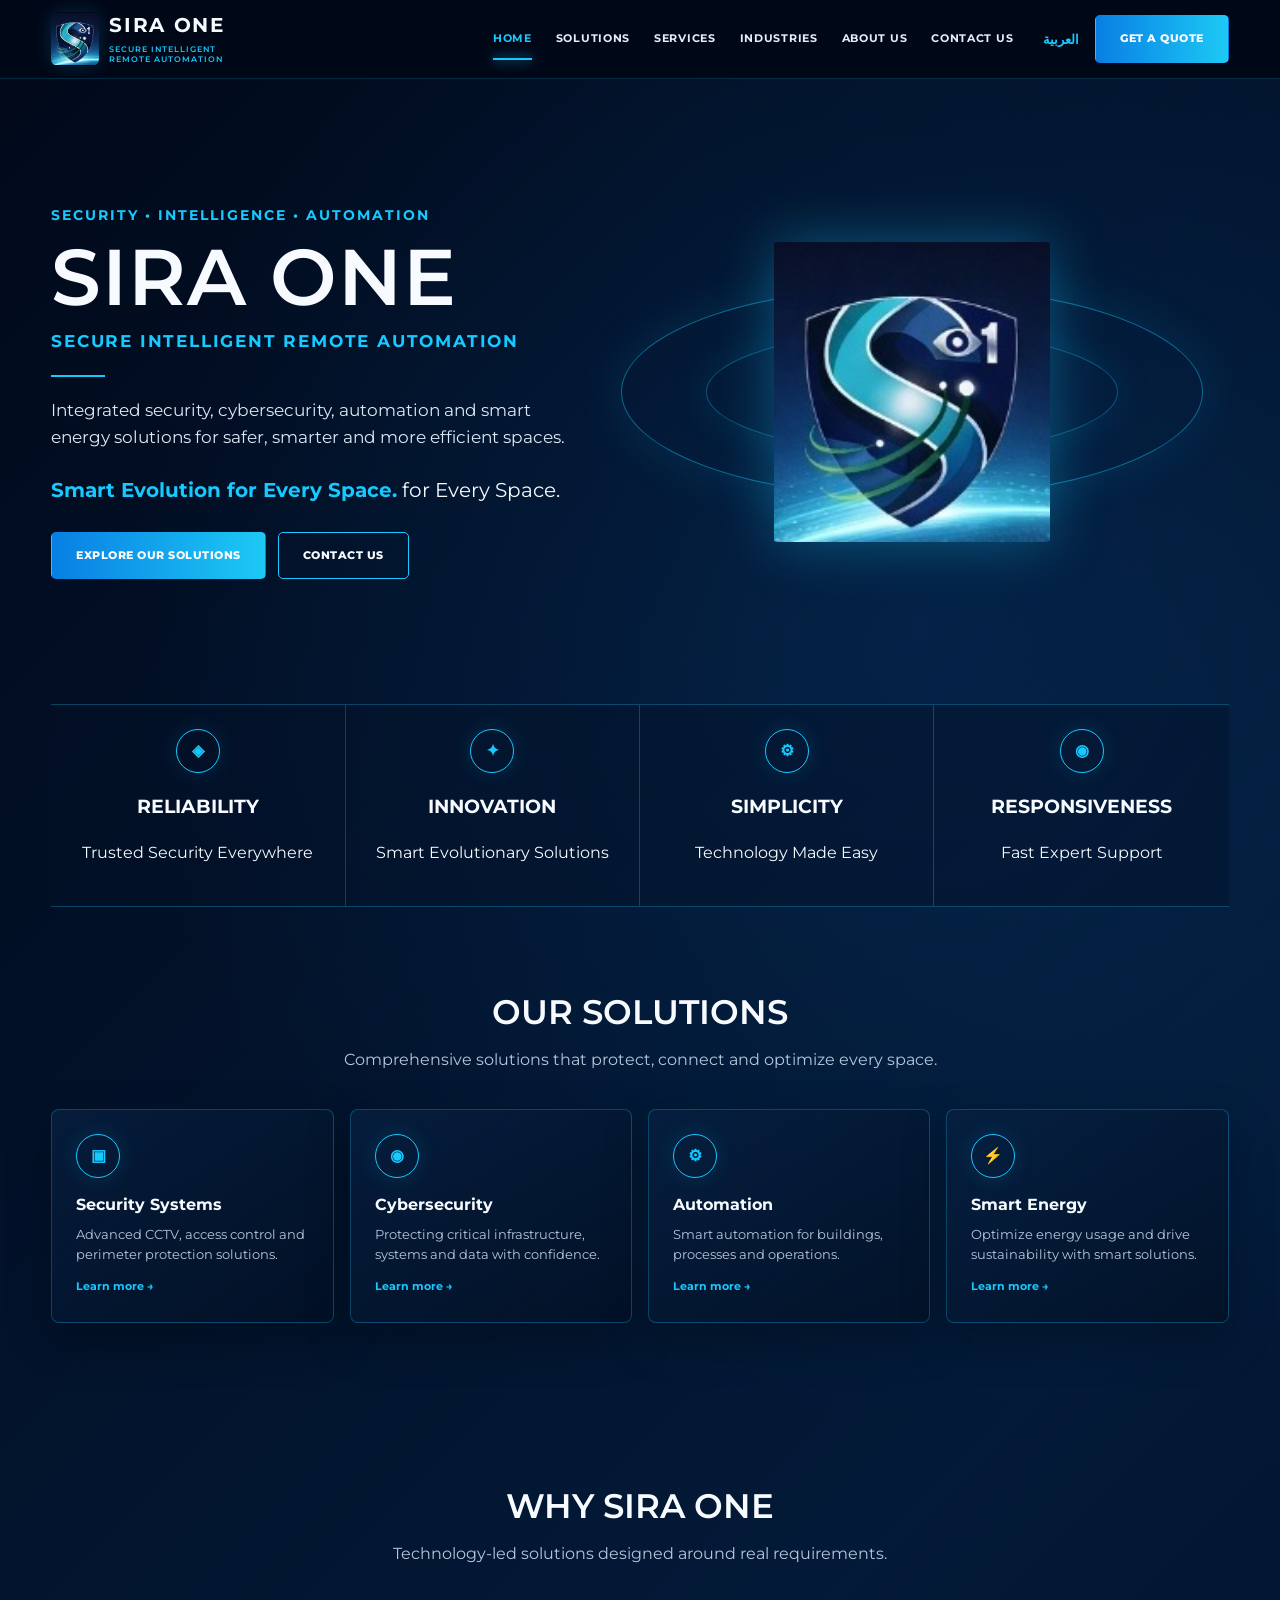
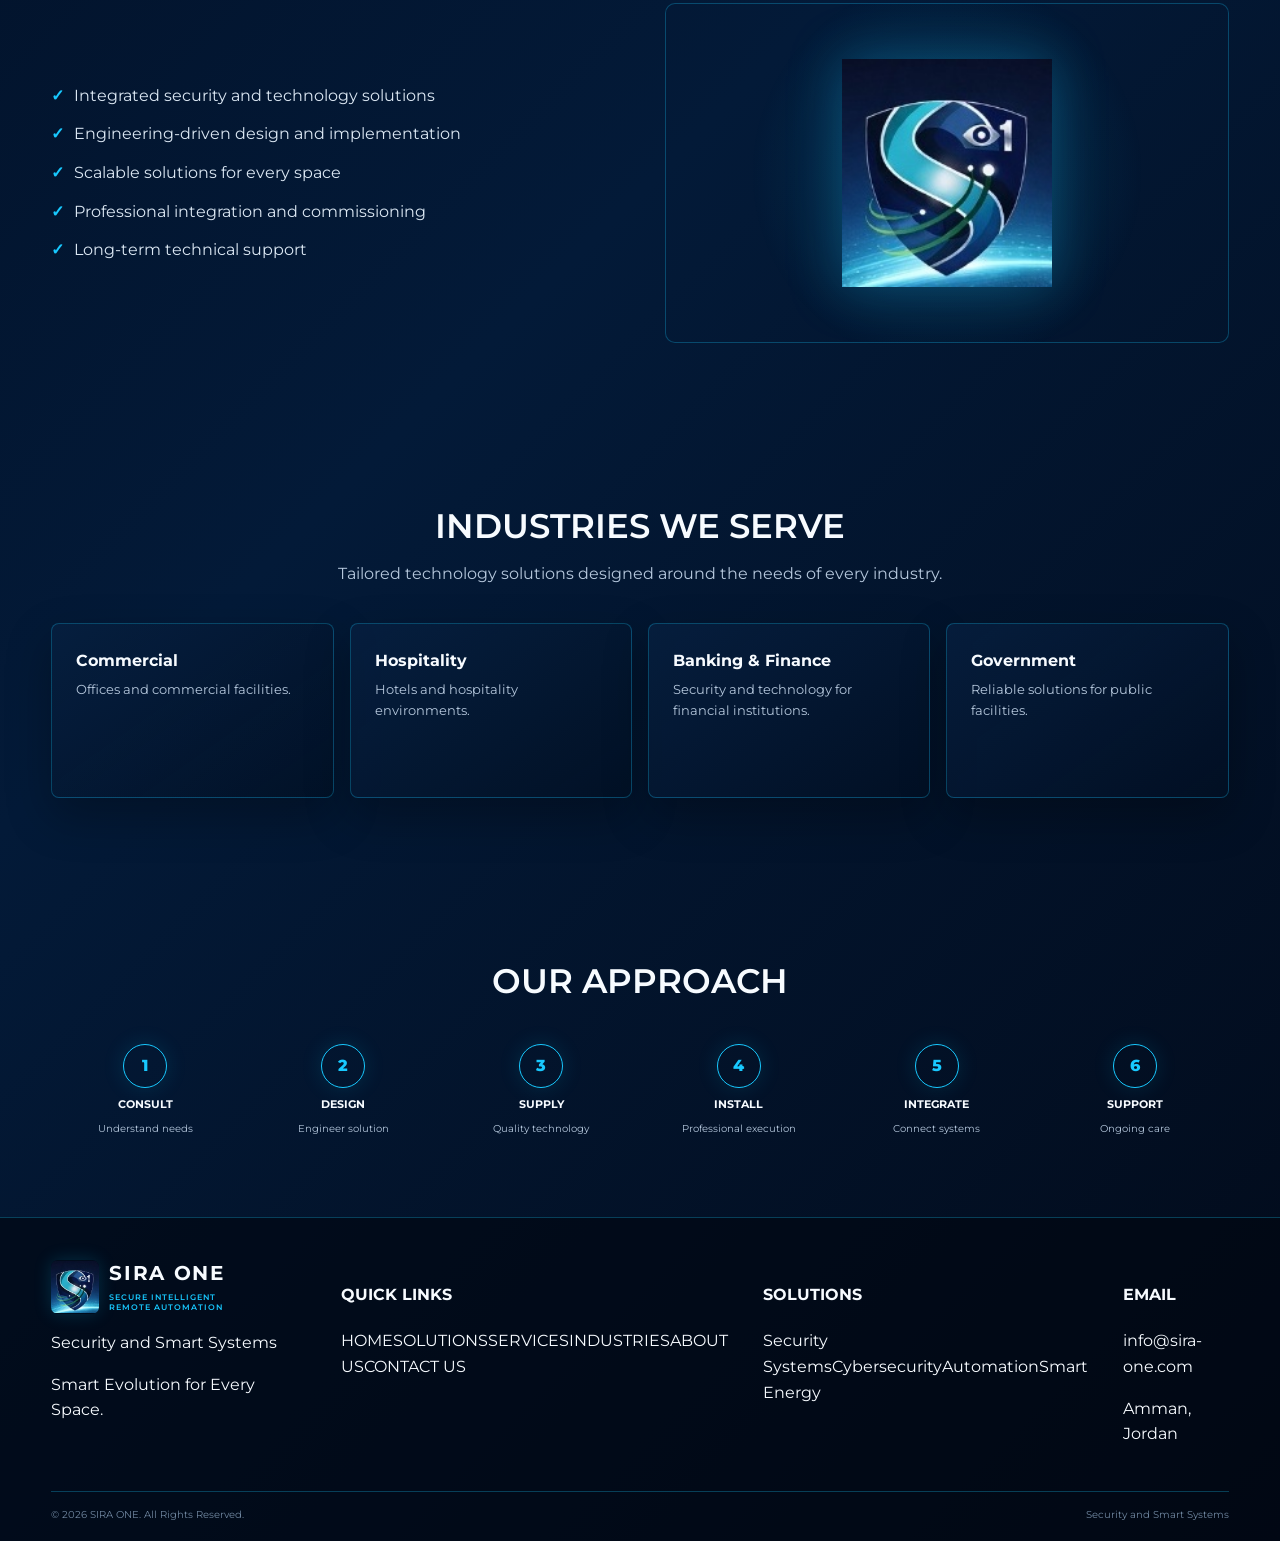
==== commit 3f9625bd: "Add files via upload" ====
--- a/index.html
+++ b/index.html
@@ -3,7 +3,7 @@
 <link rel="preconnect" href="https://fonts.googleapis.com"><link rel="preconnect" href="https://fonts.gstatic.com" crossorigin>
 <link href="https://fonts.googleapis.com/css2?family=Cairo:wght@400;500;600;700;800&family=Montserrat:wght@400;500;600;700;800&display=swap" rel="stylesheet"><link rel="stylesheet" href="style.css"><title>SIRA ONE</title></head><body>
 <header><div class="container nav">
-<a class="brand" href="index.html"><img class="logo" src="assets/sira-one-logo.jpg" alt="SIRA ONE"><span><span class="brand-name">SIRA ONE</span><span class="brand-tag" data-brand-tag>SECURE INTELLIGENT<br>REMOTE AUTOMATION</span></span></a>
+<a class="brand" href="index.html"><img class="logo" src="sira-one-logo.jpg" alt="SIRA ONE"><span><span class="brand-name">SIRA ONE</span><span class="brand-tag" data-brand-tag>SECURE INTELLIGENT<br>REMOTE AUTOMATION</span></span></a>
 <nav>
 <a class="active" href="index.html" data-i18n="home">HOME</a>
 <a class="" href="solutions.html" data-i18n="solutions">SOLUTIONS</a>
@@ -17,7 +17,7 @@
 <div class="kicker" data-i18n="kicker">SECURITY • INTELLIGENCE • AUTOMATION</div><h1 data-i18n="hero">SIRA ONE</h1><div class="hero-sub" data-i18n="sub">SECURE INTELLIGENT REMOTE AUTOMATION</div><div class="hero-line"></div>
 <p class="lead" data-i18n="lead">Integrated security, cybersecurity, automation and smart energy solutions for safer, smarter and more efficient spaces.</p><p class="slogan"><strong data-i18n="slogan">Smart Evolution</strong> <span>for Every Space.</span></p>
 <div class="hero-actions"><a class="btn primary" href="solutions.html" data-i18n="explore">EXPLORE OUR SOLUTIONS</a><a class="btn" href="contact.html" data-i18n="contactBtn">CONTACT US</a></div></div>
-<div class="visual"><img class="hero-logo" src="assets/sira-one-logo.jpg" alt="SIRA ONE shield logo"></div></section>
+<div class="visual"><img class="hero-logo" src="sira-one-logo.jpg" alt="SIRA ONE shield logo"></div></section>
 <section class="values container"><div class="value"><div class="icon">◈</div><h3 data-i18n="reliability">RELIABILITY</h3><p data-i18n="rel">Trusted Security Everywhere</p></div><div class="value"><div class="icon">✦</div><h3 data-i18n="innovation">INNOVATION</h3><p data-i18n="inv">Smart Evolutionary Solutions</p></div><div class="value"><div class="icon">⚙</div><h3 data-i18n="simplicity">SIMPLICITY</h3><p data-i18n="simp">Technology Made Easy</p></div><div class="value"><div class="icon">◉</div><h3 data-i18n="responsiveness">RESPONSIVENESS</h3><p data-i18n="resp">Fast Expert Support</p></div></section>
 <section class="section container"><div class="section-title"><h2 data-i18n="solutionsTitle">OUR SOLUTIONS</h2><p data-i18n="solutionsSub">Comprehensive solutions that protect, connect and optimize every space.</p></div><div class="grid">
 <div class="card"><div class="icon">▣</div><h3>Security Systems</h3><p>Advanced CCTV, access control and perimeter protection solutions.</p><a href="solutions.html">Learn more →</a></div>
@@ -25,12 +25,12 @@
 <div class="card"><div class="icon">⚙</div><h3>Automation</h3><p>Smart automation for buildings, processes and operations.</p><a href="solutions.html">Learn more →</a></div>
 <div class="card"><div class="icon">⚡</div><h3>Smart Energy</h3><p>Optimize energy usage and drive sustainability with smart solutions.</p><a href="solutions.html">Learn more →</a></div>
 </div></section>
-<section class="section container"><div class="section-title"><h2>WHY SIRA ONE</h2><p>Technology-led solutions designed around real requirements.</p></div><div class="two-col"><div><ul class="checklist"><li>Integrated security and technology solutions</li><li>Engineering-driven design and implementation</li><li>Scalable solutions for every space</li><li>Professional integration and commissioning</li><li>Long-term technical support</li></ul></div><div class="city-art"><img src="assets/sira-one-logo.jpg" alt="SIRA ONE"></div></div></section>
+<section class="section container"><div class="section-title"><h2>WHY SIRA ONE</h2><p>Technology-led solutions designed around real requirements.</p></div><div class="two-col"><div><ul class="checklist"><li>Integrated security and technology solutions</li><li>Engineering-driven design and implementation</li><li>Scalable solutions for every space</li><li>Professional integration and commissioning</li><li>Long-term technical support</li></ul></div><div class="city-art"><img src="sira-one-logo.jpg" alt="SIRA ONE"></div></div></section>
 <section class="section container"><div class="section-title"><h2 data-i18n="industriesTitle">INDUSTRIES WE SERVE</h2><p data-i18n="industriesSub">Tailored technology solutions designed around the needs of every industry.</p></div><div class="grid">
 <div class="card"><h3>Commercial</h3><p>Offices and commercial facilities.</p></div><div class="card"><h3>Hospitality</h3><p>Hotels and hospitality environments.</p></div><div class="card"><h3>Banking & Finance</h3><p>Security and technology for financial institutions.</p></div><div class="card"><h3>Government</h3><p>Reliable solutions for public facilities.</p></div></div></section>
 <section class="section container"><div class="section-title"><h2>OUR APPROACH</h2></div><div class="steps"><div class="step"><div class="icon">1</div><strong>CONSULT</strong><small>Understand needs</small></div><div class="step"><div class="icon">2</div><strong>DESIGN</strong><small>Engineer solution</small></div><div class="step"><div class="icon">3</div><strong>SUPPLY</strong><small>Quality technology</small></div><div class="step"><div class="icon">4</div><strong>INSTALL</strong><small>Professional execution</small></div><div class="step"><div class="icon">5</div><strong>INTEGRATE</strong><small>Connect systems</small></div><div class="step"><div class="icon">6</div><strong>SUPPORT</strong><small>Ongoing care</small></div></div></section></main>
 <footer><div class="container footer-grid">
-<div><div class="brand"><img class="logo" src="assets/sira-one-logo.jpg" alt="SIRA ONE"><span><span class="brand-name">SIRA ONE</span><span class="brand-tag" data-brand-tag>SECURE INTELLIGENT<br>REMOTE AUTOMATION</span></span></div><p>Security and Smart Systems</p><p>Smart Evolution for Every Space.</p></div>
+<div><div class="brand"><img class="logo" src="sira-one-logo.jpg" alt="SIRA ONE"><span><span class="brand-name">SIRA ONE</span><span class="brand-tag" data-brand-tag>SECURE INTELLIGENT<br>REMOTE AUTOMATION</span></span></div><p>Security and Smart Systems</p><p>Smart Evolution for Every Space.</p></div>
 <div><h4>QUICK LINKS</h4><a href="index.html" data-i18n="home">HOME</a><a href="solutions.html" data-i18n="solutions">SOLUTIONS</a><a href="services.html" data-i18n="services">SERVICES</a><a href="industries.html" data-i18n="industries">INDUSTRIES</a><a href="about.html" data-i18n="about">ABOUT US</a><a href="contact.html" data-i18n="contact">CONTACT US</a></div>
 <div><h4>SOLUTIONS</h4><a href="solutions.html">Security Systems</a><a href="solutions.html">Cybersecurity</a><a href="solutions.html">Automation</a><a href="solutions.html">Smart Energy</a></div>
 <div><h4>EMAIL</h4><a href="mailto:info@sira-one.com">info@sira-one.com</a><p>Amman, Jordan</p></div>
--- a/style.css
+++ b/style.css
@@ -13,7 +13,7 @@
 header{position:sticky;top:0;z-index:50;background:rgba(1,8,23,.92);backdrop-filter:blur(16px);border-bottom:1px solid rgba(24,201,255,.18)}
 .nav{height:78px;display:flex;align-items:center;gap:24px}
 .brand{display:flex;align-items:center;gap:10px;min-width:255px}
-.logo{width:48px;height:54px;object-fit:cover;border-radius:7px;box-shadow:0 0 18px rgba(24,201,255,.18)}
+.logo{width:48px;height:54px;object-fit:contain;border-radius:7px;box-shadow:0 0 18px rgba(24,201,255,.18)}
 .brand-name{font-size:20px;font-weight:700;letter-spacing:1.7px;line-height:1.05}
 .brand-tag{font-size:8px;line-height:1.25;color:var(--cyan);letter-spacing:1px;font-weight:600;display:block;margin-top:4px}
 nav{display:flex;gap:24px;align-items:center;justify-content:flex-end;flex:1}
@@ -38,7 +38,7 @@
 .visual{height:520px;display:grid;place-items:center;position:relative}
 .visual:before{content:"";position:absolute;width:580px;height:210px;border:1px solid rgba(24,201,255,.45);border-radius:50%;box-shadow:0 0 50px rgba(24,201,255,.12)}
 .visual:after{content:"";position:absolute;width:410px;height:120px;border:1px solid rgba(24,201,255,.35);border-radius:50%;box-shadow:0 0 40px rgba(24,201,255,.12)}
-.hero-logo{width:min(360px,68%);height:min(430px,80%);object-fit:cover;border-radius:18px;filter:drop-shadow(0 0 28px rgba(24,201,255,.34));z-index:1}
+.hero-logo{width:min(300px,68%);height:min(300px,68%);object-fit:contain;border-radius:18px;filter:drop-shadow(0 0 28px rgba(24,201,255,.34));z-index:1}
 .section{padding:78px 0}.section-title{text-align:center;margin-bottom:36px}.section-title h2{font-size:34px;font-weight:600;margin:0 0 8px}.section-title p{max-width:760px;margin:auto;color:var(--muted)}
 .values{display:grid;grid-template-columns:repeat(4,1fr);border-block:1px solid var(--line);background:rgba(3,18,40,.48)}
 .value{padding:24px;text-align:center;border-right:1px solid var(--line)}.value:last-child{border-right:0}
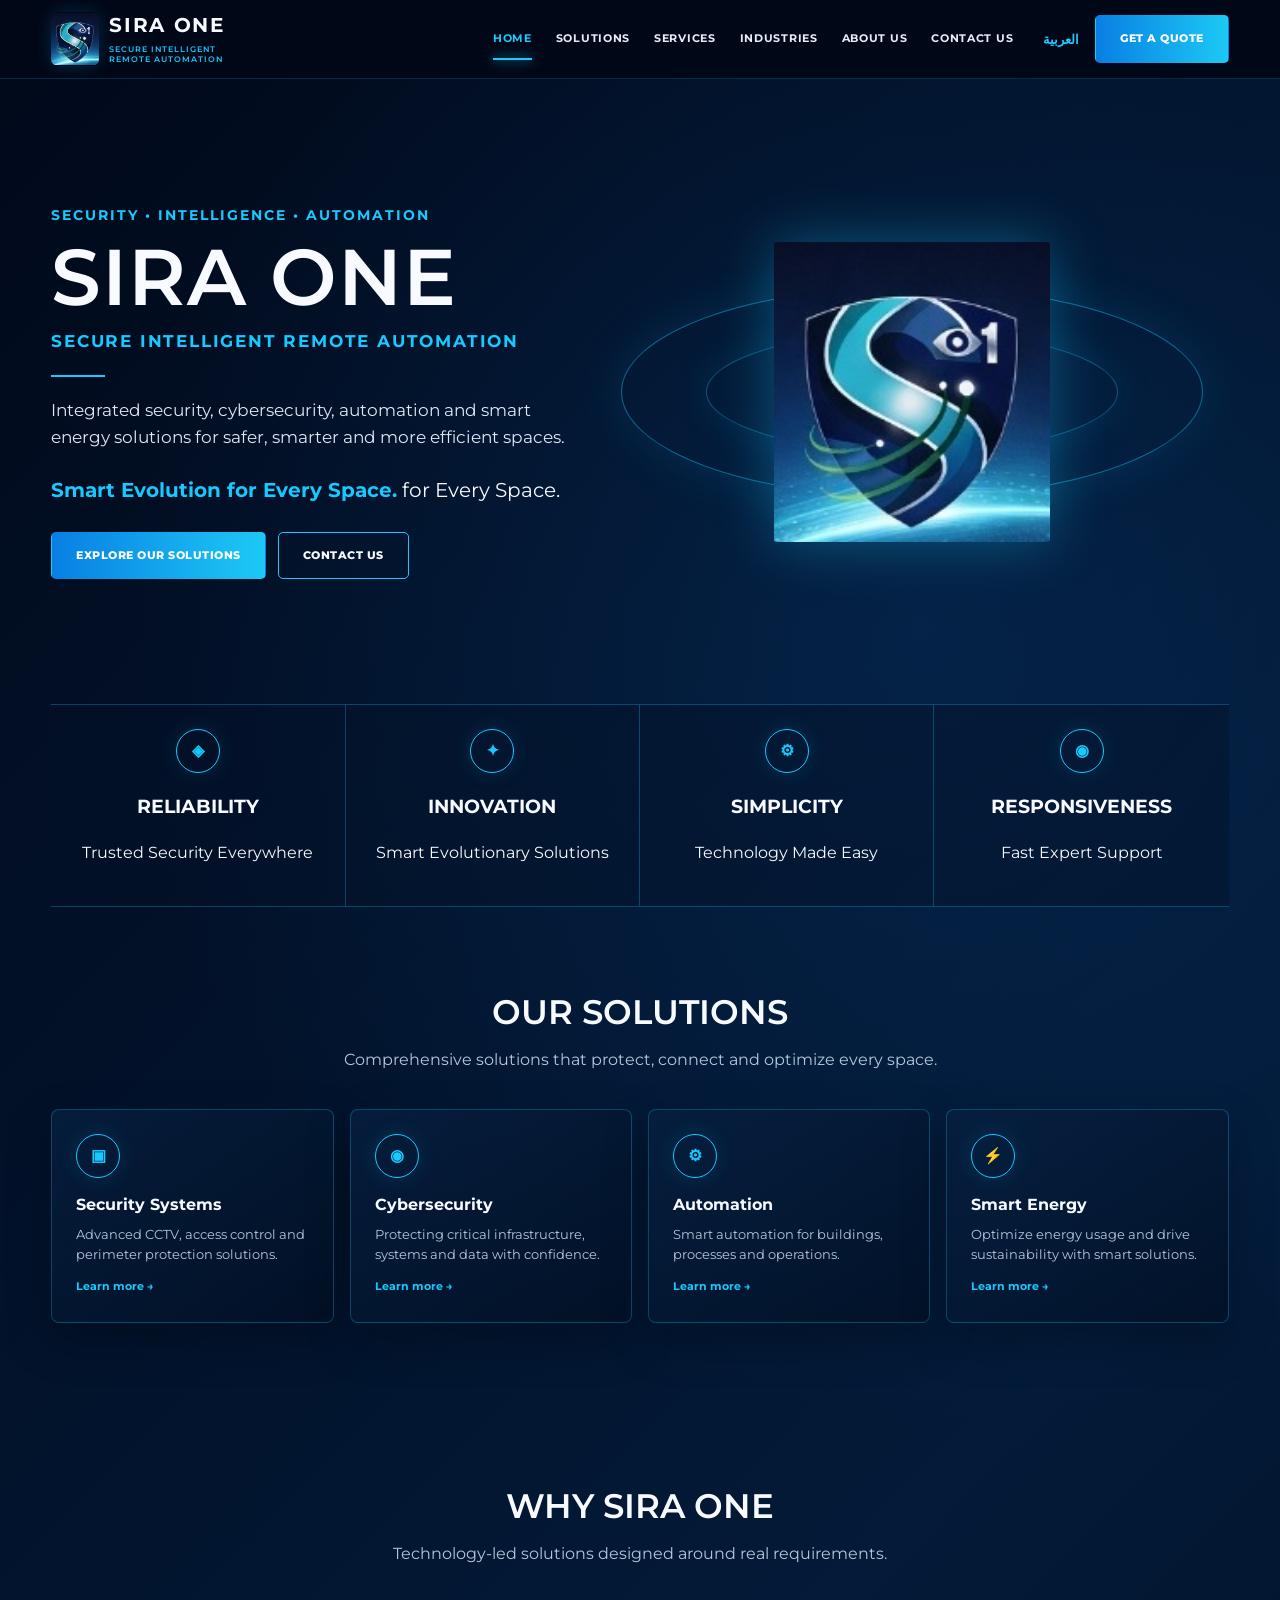
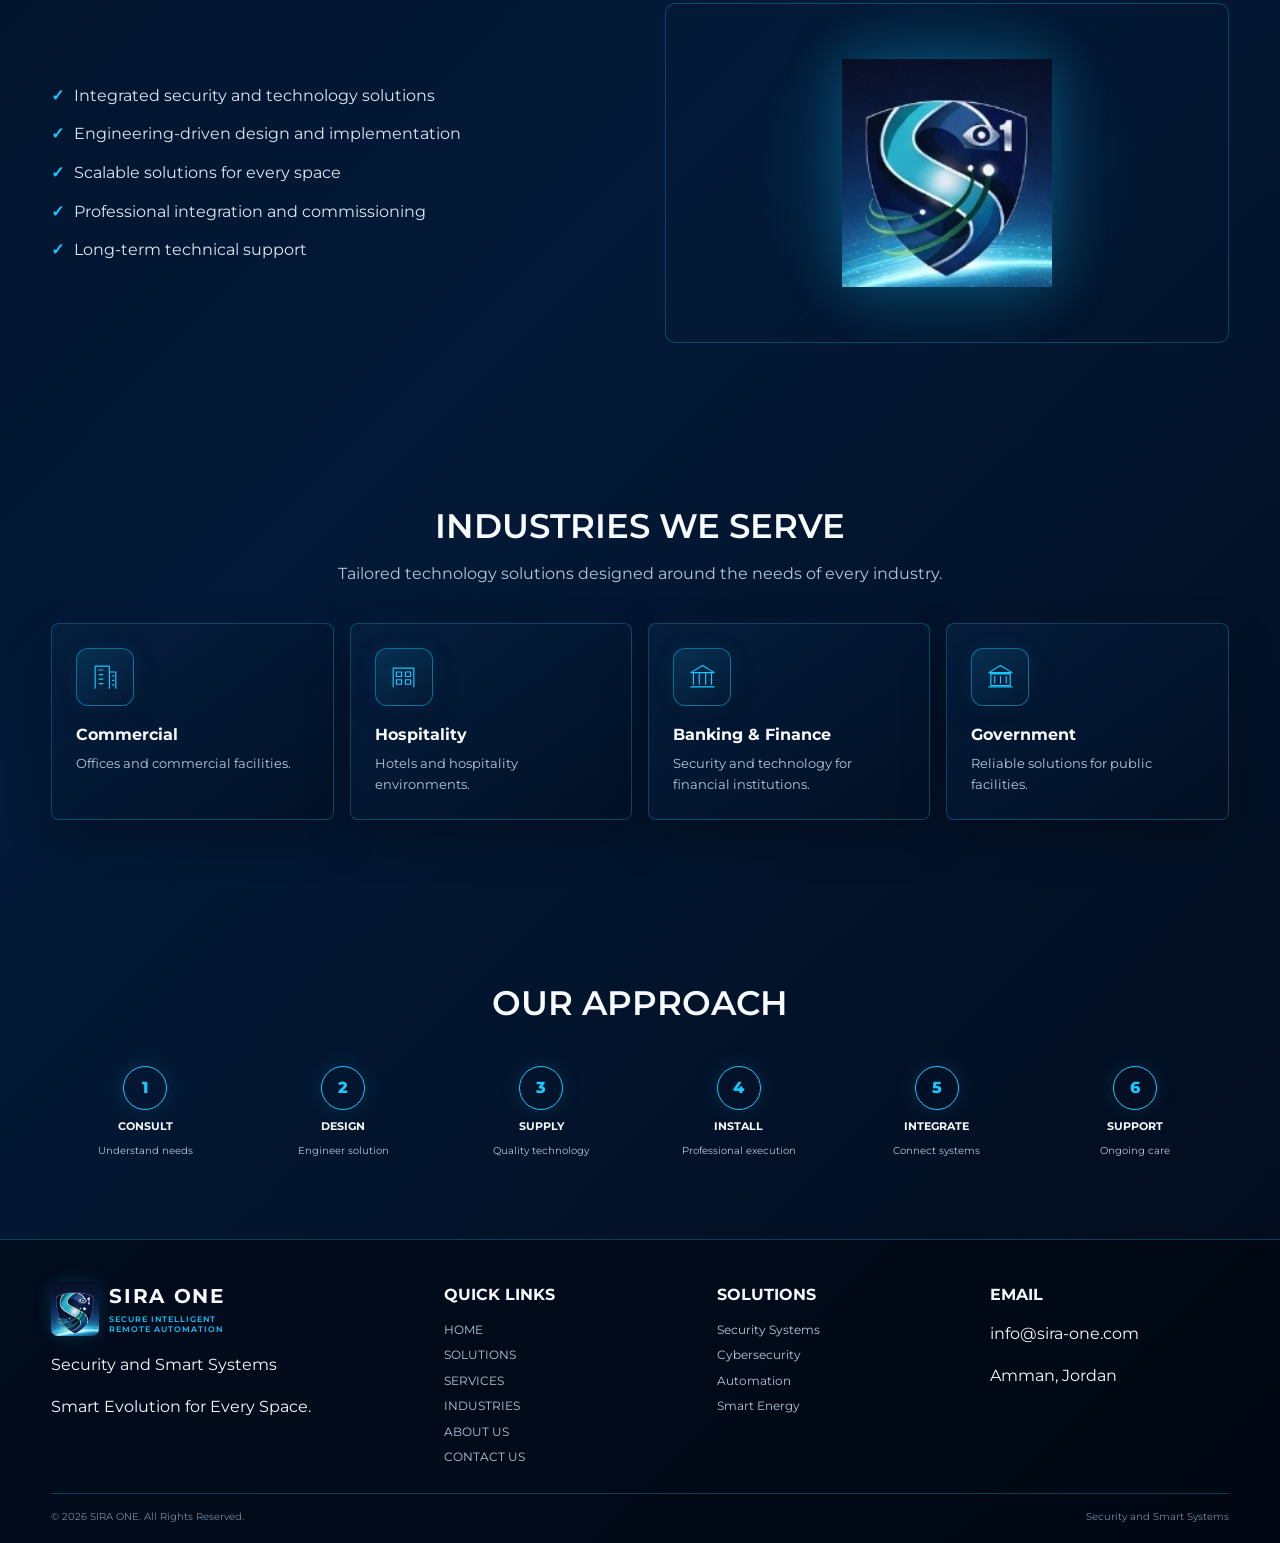
==== commit 8c839b42: "Add files via upload" ====
--- a/index.html
+++ b/index.html
@@ -1,4 +1,4 @@
-<!doctype html><html lang="en" dir="ltr"><head><meta charset="utf-8"><meta name="viewport" content="width=device-width,initial-scale=1">
+<!doctype html><html lang="en" dir="ltr"><head><meta charset="utf-8"><meta name="viewport" content="width=device-width, initial-scale=1, viewport-fit=cover">
 <meta name="description" content="SIRA ONE — Secure Intelligent Remote Automation. Security, cybersecurity, smart automation and smart energy solutions.">
 <link rel="preconnect" href="https://fonts.googleapis.com"><link rel="preconnect" href="https://fonts.gstatic.com" crossorigin>
 <link href="https://fonts.googleapis.com/css2?family=Cairo:wght@400;500;600;700;800&family=Montserrat:wght@400;500;600;700;800&display=swap" rel="stylesheet"><link rel="stylesheet" href="style.css"><title>SIRA ONE</title></head><body>
@@ -11,7 +11,7 @@
 <a class="" href="industries.html" data-i18n="industries">INDUSTRIES</a>
 <a class="" href="about.html" data-i18n="about">ABOUT US</a>
 <a class="" href="contact.html" data-i18n="contact">CONTACT US</a>
-</nav><div class="nav-tools"><button class="lang" onclick="toggleLang()" data-lang>العربية</button><a class="btn primary" href="contact.html" data-i18n="quote">GET A QUOTE</a><button class="menu">☰</button></div>
+</nav><div class="nav-tools"><button class="lang" onclick="toggleLang()" data-lang>العربية</button><a class="btn primary" href="contact.html" data-i18n="quote">GET A QUOTE</a><button class="menu" id="mobileMenu" type="button" aria-label="Open menu" aria-expanded="false" onclick="toggleMenu()">☰</button></div>
 </div></header>
 <main><section class="container hero"><div class="hero-copy">
 <div class="kicker" data-i18n="kicker">SECURITY • INTELLIGENCE • AUTOMATION</div><h1 data-i18n="hero">SIRA ONE</h1><div class="hero-sub" data-i18n="sub">SECURE INTELLIGENT REMOTE AUTOMATION</div><div class="hero-line"></div>
@@ -27,11 +27,18 @@
 </div></section>
 <section class="section container"><div class="section-title"><h2>WHY SIRA ONE</h2><p>Technology-led solutions designed around real requirements.</p></div><div class="two-col"><div><ul class="checklist"><li>Integrated security and technology solutions</li><li>Engineering-driven design and implementation</li><li>Scalable solutions for every space</li><li>Professional integration and commissioning</li><li>Long-term technical support</li></ul></div><div class="city-art"><img src="sira-one-logo.jpg" alt="SIRA ONE"></div></div></section>
 <section class="section container"><div class="section-title"><h2 data-i18n="industriesTitle">INDUSTRIES WE SERVE</h2><p data-i18n="industriesSub">Tailored technology solutions designed around the needs of every industry.</p></div><div class="grid">
-<div class="card"><h3>Commercial</h3><p>Offices and commercial facilities.</p></div><div class="card"><h3>Hospitality</h3><p>Hotels and hospitality environments.</p></div><div class="card"><h3>Banking & Finance</h3><p>Security and technology for financial institutions.</p></div><div class="card"><h3>Government</h3><p>Reliable solutions for public facilities.</p></div></div></section>
+<div class="card"><div class="card-icon"><svg viewBox="0 0 48 48" aria-hidden="true"><path d="M8 42V8h22v34M30 17h10v25M14 14h6M14 21h6M14 28h6M14 35h6M35 23h2M35 30h2M35 37h2"/></svg></div><h3>Commercial</h3><p>Offices and commercial facilities.</p></div><div class="card"><div class="card-icon"><svg viewBox="0 0 48 48" aria-hidden="true"><path d="M8 40V11h32v29M13 17h8v7h-8zM27 17h8v7h-8zM13 29h8v7h-8zM27 29h8v7h-8z"/></svg></div><h3>Hospitality</h3><p>Hotels and hospitality environments.</p></div><div class="card"><div class="card-icon"><svg viewBox="0 0 48 48" aria-hidden="true"><path d="M6 18h36L24 7zM10 18v18M19 18v18M29 18v18M38 18v18M6 40h36"/></svg></div><h3>Banking & Finance</h3><p>Security and technology for financial institutions.</p></div><div class="card"><div class="card-icon"><svg viewBox="0 0 48 48" aria-hidden="true"><path d="M6 18h36L24 7zM9 20h30v18H9zM15 24v10M24 24v10M33 24v10M6 40h36"/></svg></div><h3>Government</h3><p>Reliable solutions for public facilities.</p></div></div></section>
 <section class="section container"><div class="section-title"><h2>OUR APPROACH</h2></div><div class="steps"><div class="step"><div class="icon">1</div><strong>CONSULT</strong><small>Understand needs</small></div><div class="step"><div class="icon">2</div><strong>DESIGN</strong><small>Engineer solution</small></div><div class="step"><div class="icon">3</div><strong>SUPPLY</strong><small>Quality technology</small></div><div class="step"><div class="icon">4</div><strong>INSTALL</strong><small>Professional execution</small></div><div class="step"><div class="icon">5</div><strong>INTEGRATE</strong><small>Connect systems</small></div><div class="step"><div class="icon">6</div><strong>SUPPORT</strong><small>Ongoing care</small></div></div></section></main>
 <footer><div class="container footer-grid">
-<div><div class="brand"><img class="logo" src="sira-one-logo.jpg" alt="SIRA ONE"><span><span class="brand-name">SIRA ONE</span><span class="brand-tag" data-brand-tag>SECURE INTELLIGENT<br>REMOTE AUTOMATION</span></span></div><p>Security and Smart Systems</p><p>Smart Evolution for Every Space.</p></div>
-<div><h4>QUICK LINKS</h4><a href="index.html" data-i18n="home">HOME</a><a href="solutions.html" data-i18n="solutions">SOLUTIONS</a><a href="services.html" data-i18n="services">SERVICES</a><a href="industries.html" data-i18n="industries">INDUSTRIES</a><a href="about.html" data-i18n="about">ABOUT US</a><a href="contact.html" data-i18n="contact">CONTACT US</a></div>
-<div><h4>SOLUTIONS</h4><a href="solutions.html">Security Systems</a><a href="solutions.html">Cybersecurity</a><a href="solutions.html">Automation</a><a href="solutions.html">Smart Energy</a></div>
+<div>
+<div class="brand"><img class="logo" src="sira-one-logo.jpg" alt="SIRA ONE"><span><span class="brand-name">SIRA ONE</span><span class="brand-tag" data-brand-tag>SECURE INTELLIGENT<br>REMOTE AUTOMATION</span></span></div>
+<p>Security and Smart Systems</p><p>Smart Evolution for Every Space.</p>
+</div>
+<div><h4>QUICK LINKS</h4><ul class="quick-links">
+<li><a href="index.html">HOME</a></li><li><a href="solutions.html">SOLUTIONS</a></li><li><a href="services.html">SERVICES</a></li><li><a href="industries.html">INDUSTRIES</a></li><li><a href="about.html">ABOUT US</a></li><li><a href="contact.html">CONTACT US</a></li>
+</ul></div>
+<div><h4>SOLUTIONS</h4><ul class="quick-links">
+<li><a href="solutions.html#security">Security Systems</a></li><li><a href="solutions.html#cybersecurity">Cybersecurity</a></li><li><a href="solutions.html#automation">Automation</a></li><li><a href="solutions.html#energy">Smart Energy</a></li>
+</ul></div>
 <div><h4>EMAIL</h4><a href="mailto:info@sira-one.com">info@sira-one.com</a><p>Amman, Jordan</p></div>
 </div><div class="container copyright"><span>© 2026 SIRA ONE. All Rights Reserved.</span><span>Security and Smart Systems</span></div></footer><script src="script.js"></script></body></html>
--- a/style.css
+++ b/style.css
@@ -63,3 +63,85 @@
 .rtl h1,.rtl h2,.rtl h3,.rtl h4,.rtl .kicker,.rtl .btn,.rtl nav a{font-family:"Cairo","Segoe UI",Tahoma,Arial,sans-serif}
 @media(max-width:950px){nav{display:none}.menu{display:block}.nav{justify-content:space-between}.hero,.two-col,.form-wrap{grid-template-columns:1fr}.visual{height:410px}.grid{grid-template-columns:repeat(2,1fr)}.values{grid-template-columns:repeat(2,1fr)}.value:nth-child(2){border-right:0}.steps{grid-template-columns:repeat(3,1fr)}.footer-grid{grid-template-columns:repeat(2,1fr)}}
 @media(max-width:560px){.brand{min-width:auto}.brand-name{font-size:17px}.brand-tag{font-size:7px}.logo{width:42px;height:46px}.nav-tools .btn{display:none}.grid,.values,.footer-grid{grid-template-columns:1fr}.hero{min-height:auto}.hero-copy{padding:55px 0 20px}.visual{height:350px}.hero-logo{width:230px;height:290px}.page-hero{padding-top:65px}.steps{grid-template-columns:repeat(2,1fr)}}
+
+/* Mobile optimization v5 */
+@media(max-width:950px){
+.nav{height:68px;position:relative}
+nav{display:none;position:absolute;top:68px;left:0;right:0;flex-direction:column;align-items:stretch;gap:0;padding:10px 18px;background:rgba(1,8,23,.98);border-bottom:1px solid var(--line);box-shadow:0 18px 35px rgba(0,0,0,.35)}
+nav.mobile-open{display:flex}
+nav a{padding:13px 4px;font-size:12px;border-bottom:1px solid rgba(24,201,255,.08)}
+nav a.active:after{display:none}
+.menu{display:block;background:transparent;border:1px solid rgba(24,201,255,.35);border-radius:5px;color:var(--cyan);width:42px;height:40px;cursor:pointer}
+.nav-tools .btn{display:none}
+.hero,.two-col,.form-wrap{grid-template-columns:1fr}
+.hero{min-height:auto;padding-bottom:30px}
+.hero-copy{padding:45px 0 10px}
+.visual{height:340px;order:2}
+.hero-logo{width:210px;height:210px}
+.grid{grid-template-columns:repeat(2,1fr)}
+.values{grid-template-columns:repeat(2,1fr)}
+.steps{grid-template-columns:repeat(3,1fr)}
+.footer-grid{grid-template-columns:repeat(2,1fr)}
+}
+@media(max-width:560px){
+.container{width:calc(100% - 28px)}
+.brand-name{font-size:16px;letter-spacing:1.3px}
+.brand-tag{font-size:6.5px;letter-spacing:.65px}
+.logo{width:40px;height:44px}
+.hero-copy{padding:38px 0 5px}
+.kicker{font-size:11px;letter-spacing:1.4px}
+h1{font-size:48px;line-height:1.02}
+.hero-sub{font-size:13px;letter-spacing:1.2px}
+.lead{font-size:14px;line-height:1.7}
+.slogan{font-size:17px}
+.hero-actions{display:grid;grid-template-columns:1fr;gap:9px}
+.btn{width:100%;padding:13px 16px}
+.visual{height:285px}
+.hero-logo{width:190px;height:190px}
+.grid,.values,.footer-grid{grid-template-columns:1fr}
+.value{border-right:0!important;border-bottom:1px solid var(--line)}
+.value:last-child{border-bottom:0}
+.section{padding:58px 0}
+.section-title h2{font-size:27px}
+.page-hero{padding:55px 0 35px}
+.page-hero h1{font-size:36px}
+.steps{grid-template-columns:repeat(2,1fr);gap:18px 10px}
+.copyright{display:block}
+.copyright span{display:block;margin:5px 0}
+}
+
+.card-icon{width:58px;height:58px;border:1px solid rgba(24,201,255,.45);border-radius:12px;display:grid;place-items:center;margin-bottom:16px;background:linear-gradient(145deg,rgba(24,201,255,.12),rgba(4,24,52,.5));box-shadow:0 10px 28px rgba(0,0,0,.18),0 0 22px rgba(24,201,255,.08)}
+.card-icon svg{width:31px;height:31px;fill:none;stroke:var(--cyan);stroke-width:1.8;stroke-linecap:round;stroke-linejoin:round}
+.card:hover .card-icon{border-color:var(--cyan);transform:translateY(-2px);box-shadow:0 0 25px rgba(24,201,255,.16)}
+.menu{position:relative;z-index:100;min-width:42px;min-height:40px;line-height:1;font-size:24px}
+@media(max-width:950px){header{z-index:1000}.nav{position:relative}.menu{display:grid;place-items:center}.nav-tools{position:relative;z-index:1001}nav.mobile-open{display:flex;z-index:9999}}
+@media(max-width:560px){.nav{gap:8px}.brand{gap:7px}.brand-tag{max-width:145px}.card-icon{width:54px;height:54px;margin-bottom:13px}.card-icon svg{width:28px;height:28px}}
+
+/* Industries icon system */
+.industry-icon{width:52px;height:52px;display:block;object-fit:contain;color:var(--cyan);margin:0 0 18px}
+.industry-card .industry-icon,.industries-card .industry-icon{padding:10px;border:1px solid rgba(24,201,255,.22);border-radius:12px;background:rgba(24,201,255,.05)}
+@media(max-width:560px){.industry-icon{width:46px;height:46px;margin-bottom:14px}}
+
+/* Footer Quick Links */
+.quick-links{list-style:none;margin:16px 0 0;padding:0;display:grid;gap:9px}
+.quick-links li{margin:0;padding:0}
+.quick-links a{display:inline-block;color:var(--muted);text-decoration:none;font-size:13px;line-height:1.4;transition:color .2s ease,transform .2s ease}
+.quick-links a:hover{color:var(--cyan);transform:translateX(3px)}
+.rtl .quick-links a:hover{transform:translateX(-3px)}
+@media(max-width:560px){
+ .quick-links{gap:8px}
+ .quick-links a{font-size:13px}
+}
+
+/* Final footer navigation */
+.footer-grid>div{min-width:0}
+.footer-grid h4{margin:0 0 13px}
+.quick-links{list-style:none!important;margin:0!important;padding:0!important;display:flex!important;flex-direction:column!important;gap:8px!important}
+.quick-links li{display:block!important;margin:0!important;padding:0!important;line-height:1.35}
+.quick-links a{display:block!important;width:max-content;max-width:100%;color:var(--muted);font-size:12px;line-height:1.45;text-decoration:none}
+.quick-links a:hover{color:var(--cyan);transform:none}
+@media(max-width:560px){
+ .footer-grid{grid-template-columns:1fr!important}
+ .footer-grid>div{padding-bottom:8px}
+ .quick-links{gap:7px!important}
+}
